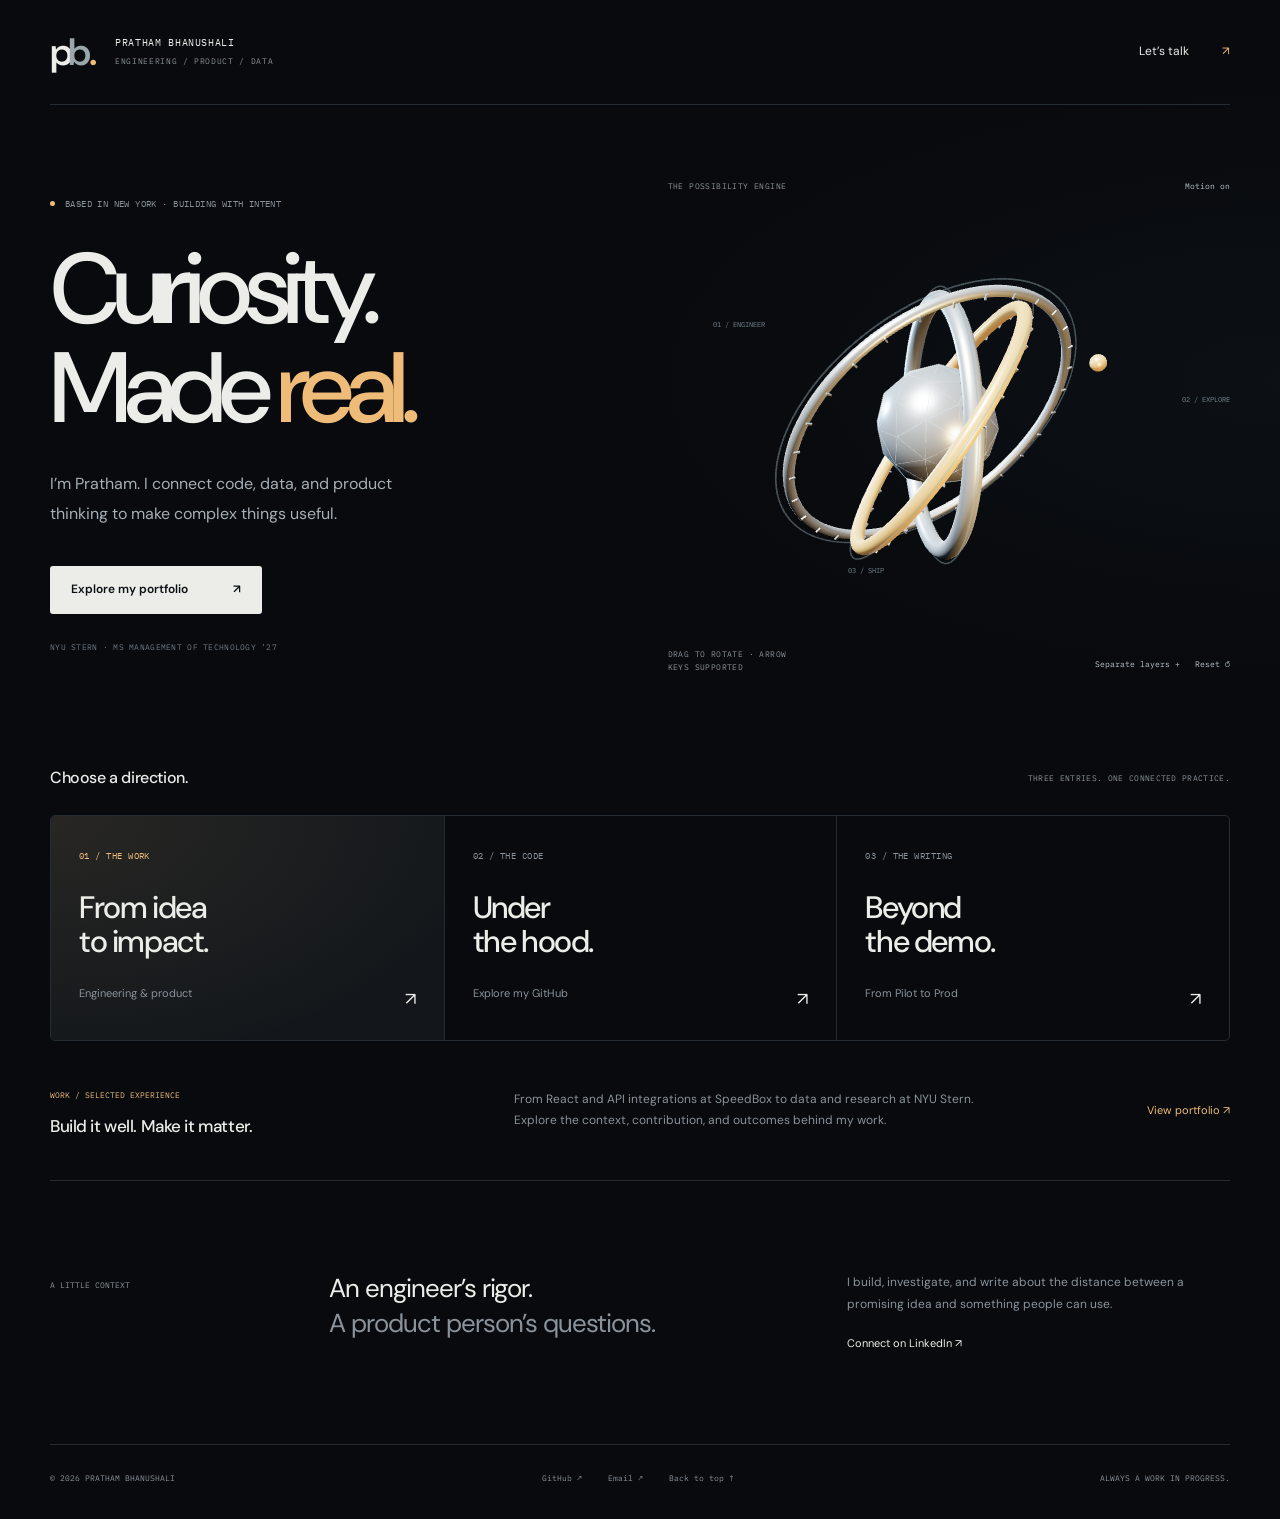
==== index.html @ 29b6cf01 "Publish standalone 3D developer landing page" ====
<!doctype html>
<html lang="en"><head><meta charset="utf-8"><meta name="viewport" content="width=device-width,initial-scale=1"><meta name="theme-color" content="#080a0d"><meta name="description" content="Pratham Bhanushali. Engineering, product thinking, and intelligent systems. Explore the work, the code, and From Pilot to Prod."><title>Pratham Bhanushali — Build what’s next.</title><link rel="preconnect" href="https://fonts.googleapis.com"><link rel="preconnect" href="https://fonts.gstatic.com" crossorigin><link rel="stylesheet" href="style.css"><script type="module" src="app.js"></script></head><body><a class="skip" href="#main">Skip to content</a><header><a class="wordmark" href="#main" aria-label="Pratham home">p<span>b</span><i>.</i></a><span class="identity">PRATHAM BHANUSHALI<br><small>ENGINEERING / PRODUCT / DATA</small></span><a class="header-contact" href="mailto:pb3225@stern.nyu.edu">Let’s talk <span>↗</span></a></header><main id="main"><section class="hero" aria-labelledby="title"><div class="intro"><div class="eyebrow"><span class="status-dot"></span> BASED IN NEW YORK · BUILDING WITH INTENT</div><h1 id="title">Curiosity.<br>Made <em>real.</em></h1><p class="lead">I’m Pratham. I connect code, data, and product thinking to make complex things useful.</p><a class="primary" href="https://pratham2888.github.io/portfolio-website/">Explore my portfolio <span>↗</span></a><span class="hero-note">NYU STERN · MS MANAGEMENT OF TECHNOLOGY ’27</span></div><div class="scene"><div class="scene-top"><span>THE POSSIBILITY ENGINE</span><button id="motion" aria-pressed="true">Motion on</button></div><div class="fallback" aria-hidden="true"><div></div><div></div><div></div><span>pb.</span></div><canvas id="engine" tabindex="0" aria-label="Interactive orbital sculpture. Drag or use the arrow keys to rotate."></canvas><span class="coordinate c-one" aria-hidden="true">01 / ENGINEER</span><span class="coordinate c-two" aria-hidden="true">02 / EXPLORE</span><span class="coordinate c-three" aria-hidden="true">03 / SHIP</span><div class="scene-bottom"><span id="scene-note">A STUDY IN CONNECTED THINKING</span><div><button id="expand" aria-pressed="false">Separate layers +</button><button id="reset" aria-label="Reset sculpture rotation">Reset ↺</button></div></div></div></section><section class="destinations" aria-labelledby="destination-title"><div class="section-label"><h2 id="destination-title">Choose a direction.</h2><span>THREE ENTRIES. ONE CONNECTED PRACTICE.</span></div><div class="route-grid"><button class="route active" data-route="work" aria-pressed="true"><span class="route-index">01 / THE WORK</span><strong>From idea<br>to impact.</strong><span class="route-bottom">Engineering & product <i>↗</i></span></button><button class="route" data-route="code" aria-pressed="false"><span class="route-index">02 / THE CODE</span><strong>Under<br>the hood.</strong><span class="route-bottom">Explore my GitHub <i>↗</i></span></button><button class="route" data-route="writing" aria-pressed="false"><span class="route-index">03 / THE WRITING</span><strong>Beyond<br>the demo.</strong><span class="route-bottom">From Pilot to Prod <i>↗</i></span></button></div><div class="detail" aria-live="polite" aria-atomic="true"><div class="detail-heading"><span id="detail-label">WORK / SELECTED EXPERIENCE</span><h3 id="detail-title">Build it well. Make it matter.</h3></div><p id="detail-copy">From React and API integrations at SpeedBox to data and research at NYU Stern. Explore the context, contribution, and outcomes behind my work.</p><a id="detail-link" href="https://pratham2888.github.io/portfolio-website/">View portfolio ↗</a></div></section><section class="signal"><span>A LITTLE CONTEXT</span><p>An engineer’s rigor.<br><em>A product person’s questions.</em></p><div>I build, investigate, and write about the distance between a promising idea and something people can use.<a href="https://www.linkedin.com/in/pratham-bhanushali-11ab77294" target="_blank" rel="noopener">Connect on LinkedIn ↗</a></div></section></main><footer><span>© <span id="year">2026</span> PRATHAM BHANUSHALI</span><div><a href="https://github.com/pratham2888" target="_blank" rel="noopener">GitHub ↗</a><a href="mailto:pb3225@stern.nyu.edu">Email ↗</a><a href="#main">Back to top ↑</a></div><span>ALWAYS A WORK IN PROGRESS.</span></footer></body></html>
---- style.css ----
@import url('https://fonts.googleapis.com/css2?family=DM+Sans:wght@400;500;600;700&family=IBM+Plex+Mono:wght@400;500&display=swap');
:root{color-scheme:dark;--bg:#080a0d;--text:#ecede9;--muted:#8a939b;--line:#252c33;--accent:#eebc78;--ease:cubic-bezier(.22,1,.36,1)}*{box-sizing:border-box}html{scroll-behavior:smooth}body{margin:0;background:var(--bg);color:var(--text);font:15px/1.6 'DM Sans',sans-serif;-webkit-font-smoothing:antialiased}body:before{content:'';position:absolute;top:80px;right:0;width:50%;height:600px;background:radial-gradient(ellipse at right,#25364625,transparent 70%);pointer-events:none}a{color:inherit;text-decoration:none}button{font:inherit;color:inherit;background:none;border:0;cursor:pointer}a,button{transition:background .25s,color .25s,border-color .25s,transform .4s var(--ease)}:focus-visible{outline:2px solid var(--accent);outline-offset:5px}::selection{background:#eebc78;color:#15120d}header,main,footer{width:min(1280px,calc(100% - 100px));margin:auto}header{height:105px;display:flex;align-items:center;border-bottom:1px solid var(--line);gap:23px}.wordmark{font-size:38px;letter-spacing:-5px;font-weight:600;line-height:1}.wordmark span{color:#9ba6aa}.wordmark i{color:var(--accent);font-style:normal;margin-left:3px}.identity{font:10px/1.8 'IBM Plex Mono',monospace;letter-spacing:.065em}.identity small{font-size:8px;color:var(--muted)}.header-contact{font-size:12px;margin-left:auto}.header-contact span{margin-left:30px;color:var(--accent)}.hero{display:grid;grid-template-columns:1fr 1fr;gap:5px;min-height:640px;align-items:center;padding:55px 0}.intro{position:relative;z-index:1}.eyebrow{font:9px 'IBM Plex Mono',monospace;letter-spacing:.045em;color:var(--muted);display:flex;gap:10px;align-items:center}.status-dot{height:5px;width:5px;border-radius:50%;background:var(--accent)}h1{font-size:clamp(62px,7.8vw,108px);line-height:.99;letter-spacing:-.075em;font-weight:500;margin:31px 0}h1 em{font-style:normal;color:var(--accent)}.lead{color:#a6afb6;font-size:16px;max-width:365px;line-height:1.85}.primary{display:inline-flex;background:var(--text);color:#0b1014;padding:14px 21px;font-size:12px;font-weight:600;gap:45px;margin-top:22px;border-radius:3px}.primary:hover{background:var(--accent);transform:translateY(-2px)}.hero-note{display:block;margin-top:28px;font:8px 'IBM Plex Mono',monospace;color:#6f7a85;letter-spacing:.035em}.scene{position:relative;height:500px;min-width:0}.scene-top,.scene-bottom{position:absolute;z-index:3;left:25px;right:0;display:flex;align-items:center;justify-content:space-between;gap:16px;font:8px 'IBM Plex Mono',monospace;letter-spacing:.05em;color:var(--muted)}.scene-top{top:0}.scene-bottom{bottom:0;align-items:end}.scene-top button,.scene-bottom button{font:inherit;padding:6px 0;color:#bdc8d0}.scene-bottom>div{display:flex;gap:15px;white-space:nowrap}.scene-bottom>span{max-width:130px;line-height:1.7}#engine{position:absolute;inset:0;width:100%;height:100%;cursor:grab;touch-action:pan-y;opacity:0;transition:opacity 1s}.ready #engine{opacity:1}.coordinate{position:absolute;color:#76848d;font:7px 'IBM Plex Mono',monospace;pointer-events:none}.c-one{top:29%;left:12%}.c-two{right:0;top:44%}.c-three{bottom:20%;left:35%}.fallback{position:absolute;inset:15%;display:grid;place-items:center;perspective:600px;opacity:1;transition:opacity .4s}.ready .fallback{opacity:0}.fallback div{position:absolute;width:85%;height:85%;border:1px solid #96b5bd;border-radius:50%;transform:rotateX(65deg) rotateZ(30deg);box-shadow:0 0 35px #577a8820}.fallback div:nth-child(2){transform:rotateY(60deg) rotateZ(-30deg);border-color:#d5ae7b}.fallback div:nth-child(3){transform:rotateX(-45deg) rotateY(40deg)}.fallback span{font-size:48px;color:#c7d2d7;letter-spacing:-5px}.destinations{padding:20px 0 75px}.section-label{display:flex;align-items:center;justify-content:space-between;padding-bottom:24px}.section-label h2{font-size:16px;font-weight:500;letter-spacing:-.025em;margin:0}.section-label>span{font:8px 'IBM Plex Mono',monospace;color:var(--muted);letter-spacing:.04em}.route-grid{display:grid;grid-template-columns:repeat(3,1fr);border:1px solid var(--line);border-radius:5px;overflow:hidden}.route{padding:26px 28px;text-align:left;position:relative;isolation:isolate}.route+.route{border-left:1px solid var(--line)}.route:before{content:'';position:absolute;inset:0;background:radial-gradient(ellipse at top left,#eebc7818,transparent 80%);opacity:0;z-index:-1;transition:opacity .4s}.route.active:before,.route:hover:before{opacity:1}.route.active{background:#13171b}.route-index{font:9px 'IBM Plex Mono',monospace;color:var(--muted);letter-spacing:.05em}.route.active .route-index{color:var(--accent)}.route strong{display:block;font-size:31px;line-height:1.12;font-weight:500;letter-spacing:-.045em;margin:25px 0}.route-bottom{display:flex;justify-content:space-between;font-size:11px;color:var(--muted)}.route-bottom i{font-style:normal;font-size:18px;color:var(--text);transition:transform .3s}.route:hover .route-bottom i{transform:translate(3px,-3px)}.detail{display:grid;grid-template-columns:1fr 1.4fr auto;gap:40px;align-items:center;min-height:140px;padding:26px 0;border-bottom:1px solid var(--line)}.detail-heading>span{font:8px 'IBM Plex Mono',monospace;color:var(--accent)}.detail h3{font-size:17px;letter-spacing:-.025em;font-weight:500;margin:8px 0 0}.detail p{font-size:12px;line-height:1.8;color:var(--muted);margin:0;max-width:490px}.detail>a{font-size:11px;white-space:nowrap;color:var(--accent)}.signal{display:grid;grid-template-columns:1fr 2fr 1.6fr;gap:40px;align-items:start;padding:15px 0 90px}.signal>span{font:8px 'IBM Plex Mono',monospace;color:var(--muted);padding-top:9px}.signal p{font-size:26px;line-height:1.35;letter-spacing:-.04em;margin:0}.signal em{font-style:normal;color:var(--muted)}.signal>div{font-size:12px;color:var(--muted);line-height:1.85}.signal a{display:block;margin-top:18px;color:var(--text);font-size:11px}footer{display:flex;justify-content:space-between;align-items:center;gap:30px;border-top:1px solid var(--line);padding:28px 0 36px;font:8px 'IBM Plex Mono',monospace;color:var(--muted)}footer>div{display:flex;gap:26px}footer a:hover{color:var(--accent)}.skip{position:fixed;top:-80px;left:20px;z-index:100;background:var(--text);color:var(--bg);padding:10px}.skip:focus{top:10px}.detail.changing{animation:detail-in .35s var(--ease)}@keyframes detail-in{from{opacity:.3;transform:translateY(7px)}to{opacity:1;transform:none}}body[data-motion=off] *,body[data-motion=off] *:before{animation:none!important;transition:none!important}body[data-motion=off]{scroll-behavior:auto}
@media(min-width:1500px){.hero{min-height:720px}.scene{height:560px}}
@media(max-width:1000px){header,main,footer{width:calc(100% - 56px)}h1{font-size:76px}.hero{min-height:590px}.scene{height:410px}.scene-bottom{left:15px;font-size:7px}.scene-bottom>span{display:none}.scene-bottom>div{width:100%;justify-content:center}.route{padding:23px}.detail{gap:25px}.signal{grid-template-columns:1fr 2fr 2fr;gap:25px}.signal p{font-size:23px}}
@media(max-width:700px){header,main,footer{width:calc(100% - 40px)}header{height:83px;gap:16px}.identity{font-size:8px}.identity small{font-size:6px}.header-contact{font-size:10px}.header-contact span{margin-left:7px}.hero{grid-template-columns:1fr;padding:42px 0 35px;gap:32px;min-height:0}.eyebrow{font-size:7px}h1{font-size:clamp(65px,15vw,95px);margin-block:27px}.lead{font-size:14px;max-width:330px}.primary{margin-top:15px}.hero-note{font-size:7px;margin-top:24px}.scene{height:340px;max-width:470px;width:100%;margin:auto}.scene-top{left:0;font-size:7px}.coordinate{font-size:6px}.scene-bottom>div{justify-content:space-between}.scene-bottom{left:0}.destinations{padding-bottom:48px}.section-label{gap:15px}.section-label h2{font-size:15px}.section-label>span{font-size:6px;max-width:105px;text-align:right;line-height:1.8}.route{padding:17px 13px}.route strong{font-size:23px;margin:23px 0}.route-index{font-size:7px}.route-bottom{font-size:8px;gap:7px;align-items:center}.route-bottom i{font-size:14px}.detail{grid-template-columns:1fr;gap:14px;padding:23px 0;min-height:210px}.detail h3{font-size:19px}.detail p{font-size:12px}.detail>a{justify-self:start}.signal{grid-template-columns:1fr;gap:20px;padding-bottom:50px}.signal p{font-size:28px}.signal>div{max-width:380px}footer{flex-wrap:wrap;gap:22px;font-size:7px}footer>span:last-child{display:none}footer>div{gap:20px}}
@media(prefers-reduced-motion:reduce){html{scroll-behavior:auto}*,*:before{animation:none!important;transition:none!important}}
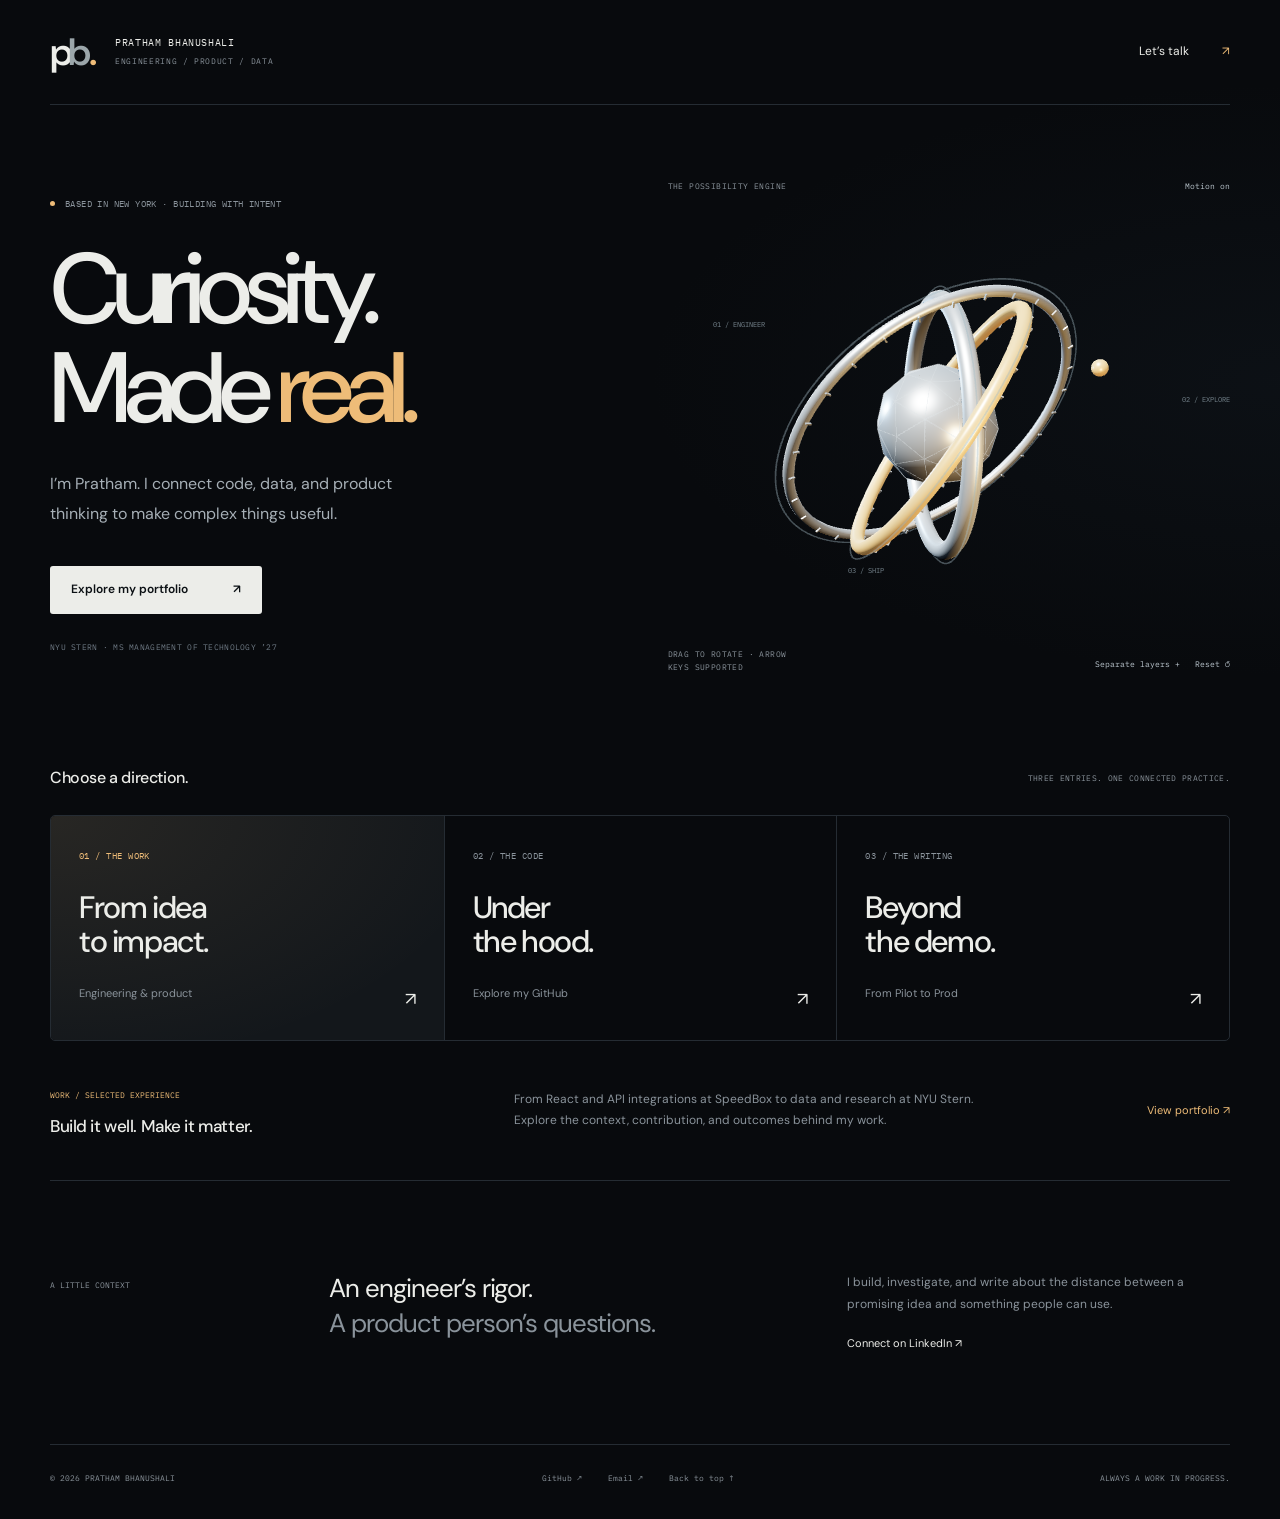
==== commit a6b0dc35: "Rename page branding to Pratham Portfolio" ====
--- a/index.html
+++ b/index.html
@@ -1,2 +1,2 @@
 <!doctype html>
-<html lang="en"><head><meta charset="utf-8"><meta name="viewport" content="width=device-width,initial-scale=1"><meta name="theme-color" content="#080a0d"><meta name="description" content="Pratham Bhanushali. Engineering, product thinking, and intelligent systems. Explore the work, the code, and From Pilot to Prod."><title>Pratham Bhanushali — Build what’s next.</title><link rel="preconnect" href="https://fonts.googleapis.com"><link rel="preconnect" href="https://fonts.gstatic.com" crossorigin><link rel="stylesheet" href="style.css"><script type="module" src="app.js"></script></head><body><a class="skip" href="#main">Skip to content</a><header><a class="wordmark" href="#main" aria-label="Pratham home">p<span>b</span><i>.</i></a><span class="identity">PRATHAM BHANUSHALI<br><small>ENGINEERING / PRODUCT / DATA</small></span><a class="header-contact" href="mailto:pb3225@stern.nyu.edu">Let’s talk <span>↗</span></a></header><main id="main"><section class="hero" aria-labelledby="title"><div class="intro"><div class="eyebrow"><span class="status-dot"></span> BASED IN NEW YORK · BUILDING WITH INTENT</div><h1 id="title">Curiosity.<br>Made <em>real.</em></h1><p class="lead">I’m Pratham. I connect code, data, and product thinking to make complex things useful.</p><a class="primary" href="https://pratham2888.github.io/portfolio-website/">Explore my portfolio <span>↗</span></a><span class="hero-note">NYU STERN · MS MANAGEMENT OF TECHNOLOGY ’27</span></div><div class="scene"><div class="scene-top"><span>THE POSSIBILITY ENGINE</span><button id="motion" aria-pressed="true">Motion on</button></div><div class="fallback" aria-hidden="true"><div></div><div></div><div></div><span>pb.</span></div><canvas id="engine" tabindex="0" aria-label="Interactive orbital sculpture. Drag or use the arrow keys to rotate."></canvas><span class="coordinate c-one" aria-hidden="true">01 / ENGINEER</span><span class="coordinate c-two" aria-hidden="true">02 / EXPLORE</span><span class="coordinate c-three" aria-hidden="true">03 / SHIP</span><div class="scene-bottom"><span id="scene-note">A STUDY IN CONNECTED THINKING</span><div><button id="expand" aria-pressed="false">Separate layers +</button><button id="reset" aria-label="Reset sculpture rotation">Reset ↺</button></div></div></div></section><section class="destinations" aria-labelledby="destination-title"><div class="section-label"><h2 id="destination-title">Choose a direction.</h2><span>THREE ENTRIES. ONE CONNECTED PRACTICE.</span></div><div class="route-grid"><button class="route active" data-route="work" aria-pressed="true"><span class="route-index">01 / THE WORK</span><strong>From idea<br>to impact.</strong><span class="route-bottom">Engineering & product <i>↗</i></span></button><button class="route" data-route="code" aria-pressed="false"><span class="route-index">02 / THE CODE</span><strong>Under<br>the hood.</strong><span class="route-bottom">Explore my GitHub <i>↗</i></span></button><button class="route" data-route="writing" aria-pressed="false"><span class="route-index">03 / THE WRITING</span><strong>Beyond<br>the demo.</strong><span class="route-bottom">From Pilot to Prod <i>↗</i></span></button></div><div class="detail" aria-live="polite" aria-atomic="true"><div class="detail-heading"><span id="detail-label">WORK / SELECTED EXPERIENCE</span><h3 id="detail-title">Build it well. Make it matter.</h3></div><p id="detail-copy">From React and API integrations at SpeedBox to data and research at NYU Stern. Explore the context, contribution, and outcomes behind my work.</p><a id="detail-link" href="https://pratham2888.github.io/portfolio-website/">View portfolio ↗</a></div></section><section class="signal"><span>A LITTLE CONTEXT</span><p>An engineer’s rigor.<br><em>A product person’s questions.</em></p><div>I build, investigate, and write about the distance between a promising idea and something people can use.<a href="https://www.linkedin.com/in/pratham-bhanushali-11ab77294" target="_blank" rel="noopener">Connect on LinkedIn ↗</a></div></section></main><footer><span>© <span id="year">2026</span> PRATHAM BHANUSHALI</span><div><a href="https://github.com/pratham2888" target="_blank" rel="noopener">GitHub ↗</a><a href="mailto:pb3225@stern.nyu.edu">Email ↗</a><a href="#main">Back to top ↑</a></div><span>ALWAYS A WORK IN PROGRESS.</span></footer></body></html>
+<html lang="en"><head><meta charset="utf-8"><meta name="viewport" content="width=device-width,initial-scale=1"><meta name="theme-color" content="#080a0d"><meta name="description" content="Pratham Bhanushali. Engineering, product thinking, and intelligent systems. Explore the work, the code, and From Pilot to Prod."><title>Pratham Portfolio — Pratham Bhanushali</title><link rel="preconnect" href="https://fonts.googleapis.com"><link rel="preconnect" href="https://fonts.gstatic.com" crossorigin><link rel="stylesheet" href="style.css"><script type="module" src="app.js"></script></head><body><a class="skip" href="#main">Skip to content</a><header><a class="wordmark" href="#main" aria-label="Pratham home">p<span>b</span><i>.</i></a><span class="identity">PRATHAM BHANUSHALI<br><small>ENGINEERING / PRODUCT / DATA</small></span><a class="header-contact" href="mailto:pb3225@stern.nyu.edu">Let’s talk <span>↗</span></a></header><main id="main"><section class="hero" aria-labelledby="title"><div class="intro"><div class="eyebrow"><span class="status-dot"></span> BASED IN NEW YORK · BUILDING WITH INTENT</div><h1 id="title">Curiosity.<br>Made <em>real.</em></h1><p class="lead">I’m Pratham. I connect code, data, and product thinking to make complex things useful.</p><a class="primary" href="https://pratham2888.github.io/portfolio-website/">Explore my portfolio <span>↗</span></a><span class="hero-note">NYU STERN · MS MANAGEMENT OF TECHNOLOGY ’27</span></div><div class="scene"><div class="scene-top"><span>THE POSSIBILITY ENGINE</span><button id="motion" aria-pressed="true">Motion on</button></div><div class="fallback" aria-hidden="true"><div></div><div></div><div></div><span>pb.</span></div><canvas id="engine" tabindex="0" aria-label="Interactive orbital sculpture. Drag or use the arrow keys to rotate."></canvas><span class="coordinate c-one" aria-hidden="true">01 / ENGINEER</span><span class="coordinate c-two" aria-hidden="true">02 / EXPLORE</span><span class="coordinate c-three" aria-hidden="true">03 / SHIP</span><div class="scene-bottom"><span id="scene-note">A STUDY IN CONNECTED THINKING</span><div><button id="expand" aria-pressed="false">Separate layers +</button><button id="reset" aria-label="Reset sculpture rotation">Reset ↺</button></div></div></div></section><section class="destinations" aria-labelledby="destination-title"><div class="section-label"><h2 id="destination-title">Choose a direction.</h2><span>THREE ENTRIES. ONE CONNECTED PRACTICE.</span></div><div class="route-grid"><button class="route active" data-route="work" aria-pressed="true"><span class="route-index">01 / THE WORK</span><strong>From idea<br>to impact.</strong><span class="route-bottom">Engineering & product <i>↗</i></span></button><button class="route" data-route="code" aria-pressed="false"><span class="route-index">02 / THE CODE</span><strong>Under<br>the hood.</strong><span class="route-bottom">Explore my GitHub <i>↗</i></span></button><button class="route" data-route="writing" aria-pressed="false"><span class="route-index">03 / THE WRITING</span><strong>Beyond<br>the demo.</strong><span class="route-bottom">From Pilot to Prod <i>↗</i></span></button></div><div class="detail" aria-live="polite" aria-atomic="true"><div class="detail-heading"><span id="detail-label">WORK / SELECTED EXPERIENCE</span><h3 id="detail-title">Build it well. Make it matter.</h3></div><p id="detail-copy">From React and API integrations at SpeedBox to data and research at NYU Stern. Explore the context, contribution, and outcomes behind my work.</p><a id="detail-link" href="https://pratham2888.github.io/portfolio-website/">View portfolio ↗</a></div></section><section class="signal"><span>A LITTLE CONTEXT</span><p>An engineer’s rigor.<br><em>A product person’s questions.</em></p><div>I build, investigate, and write about the distance between a promising idea and something people can use.<a href="https://www.linkedin.com/in/pratham-bhanushali-11ab77294" target="_blank" rel="noopener">Connect on LinkedIn ↗</a></div></section></main><footer><span>© <span id="year">2026</span> PRATHAM BHANUSHALI</span><div><a href="https://github.com/pratham2888" target="_blank" rel="noopener">GitHub ↗</a><a href="mailto:pb3225@stern.nyu.edu">Email ↗</a><a href="#main">Back to top ↑</a></div><span>ALWAYS A WORK IN PROGRESS.</span></footer></body></html>
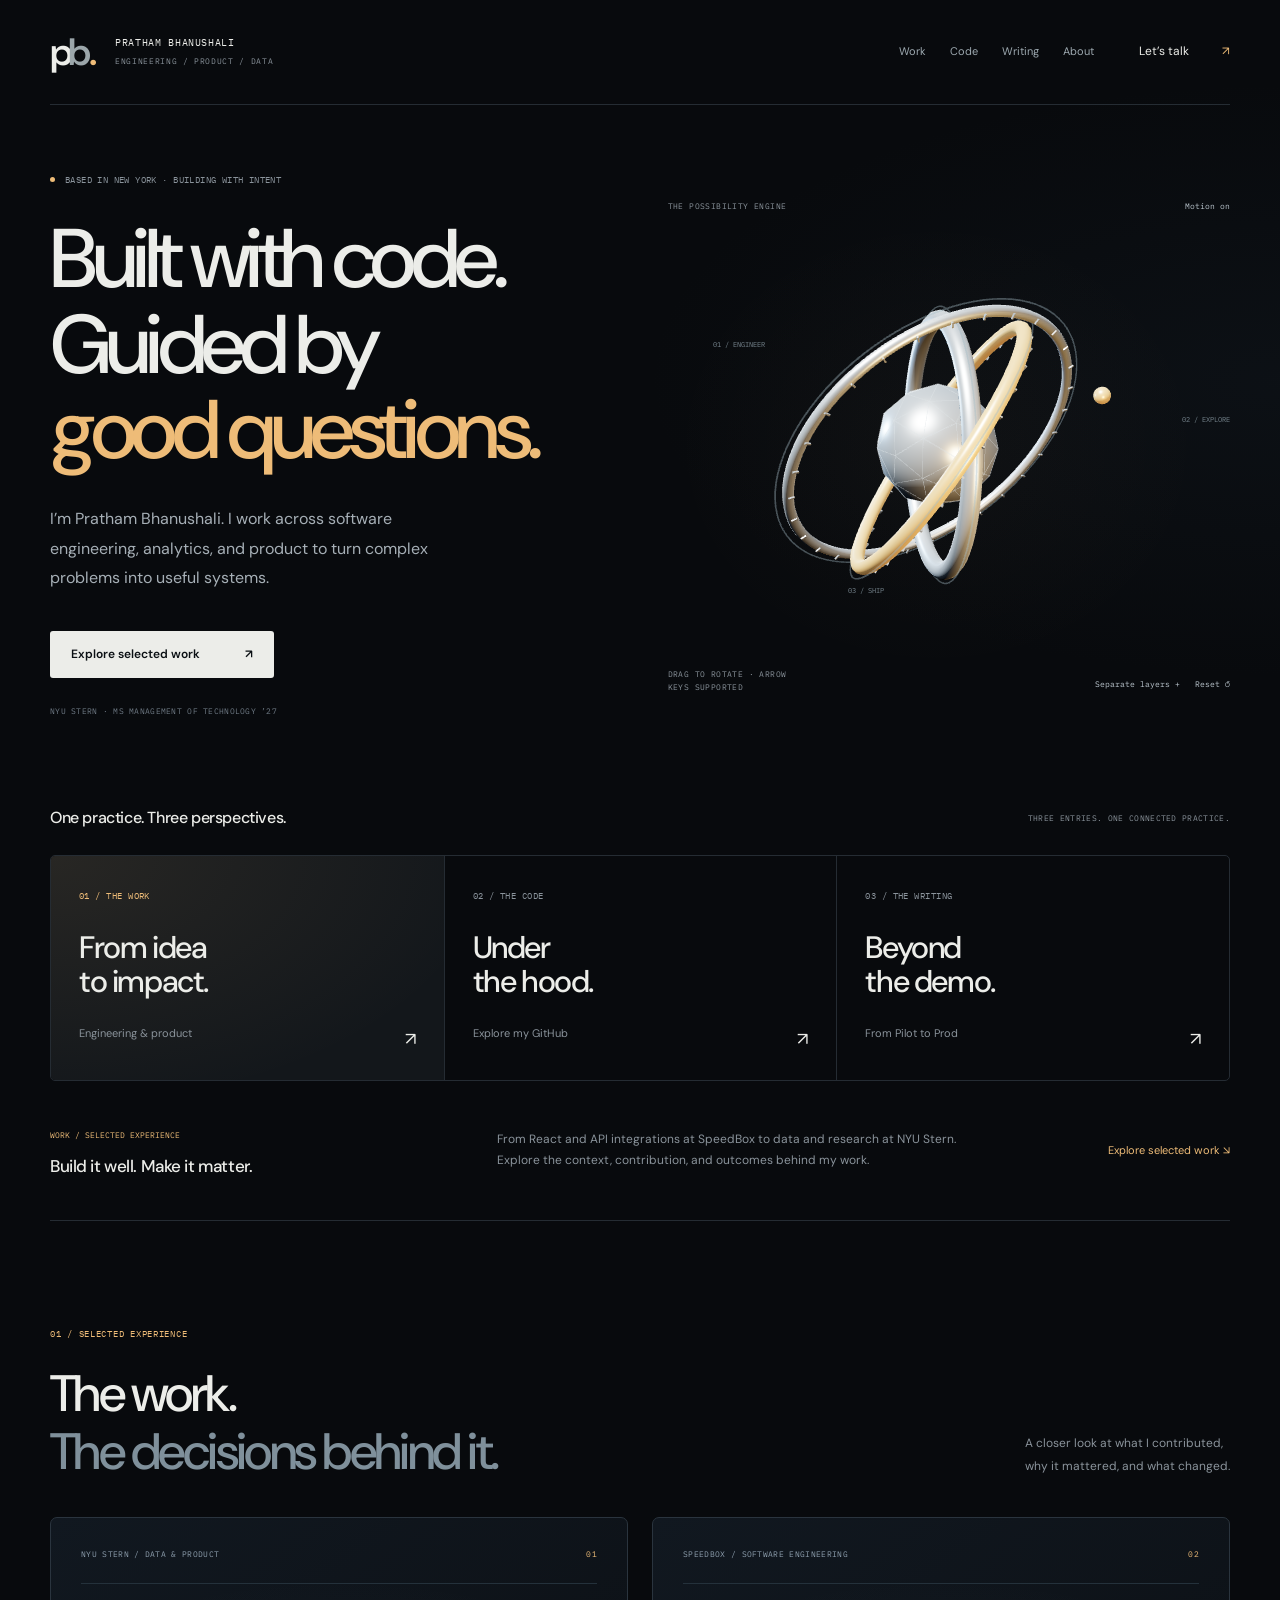
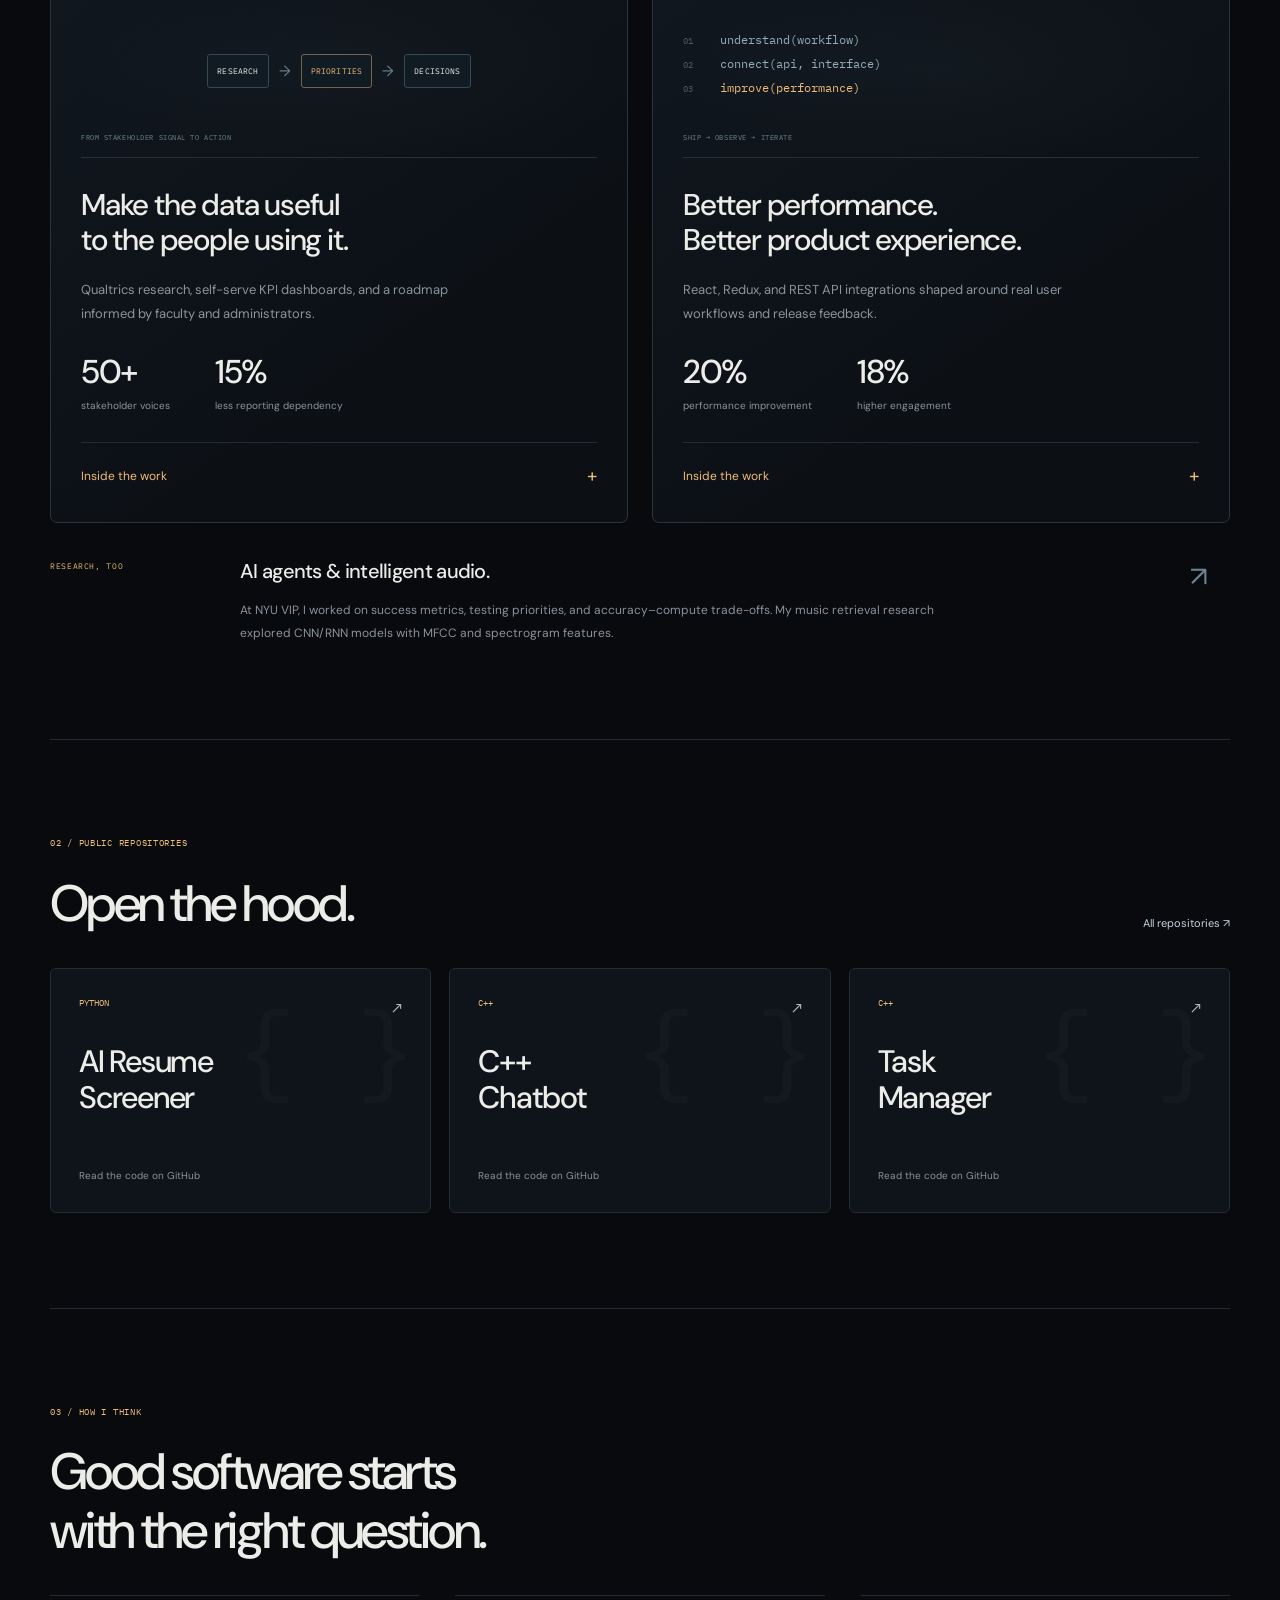
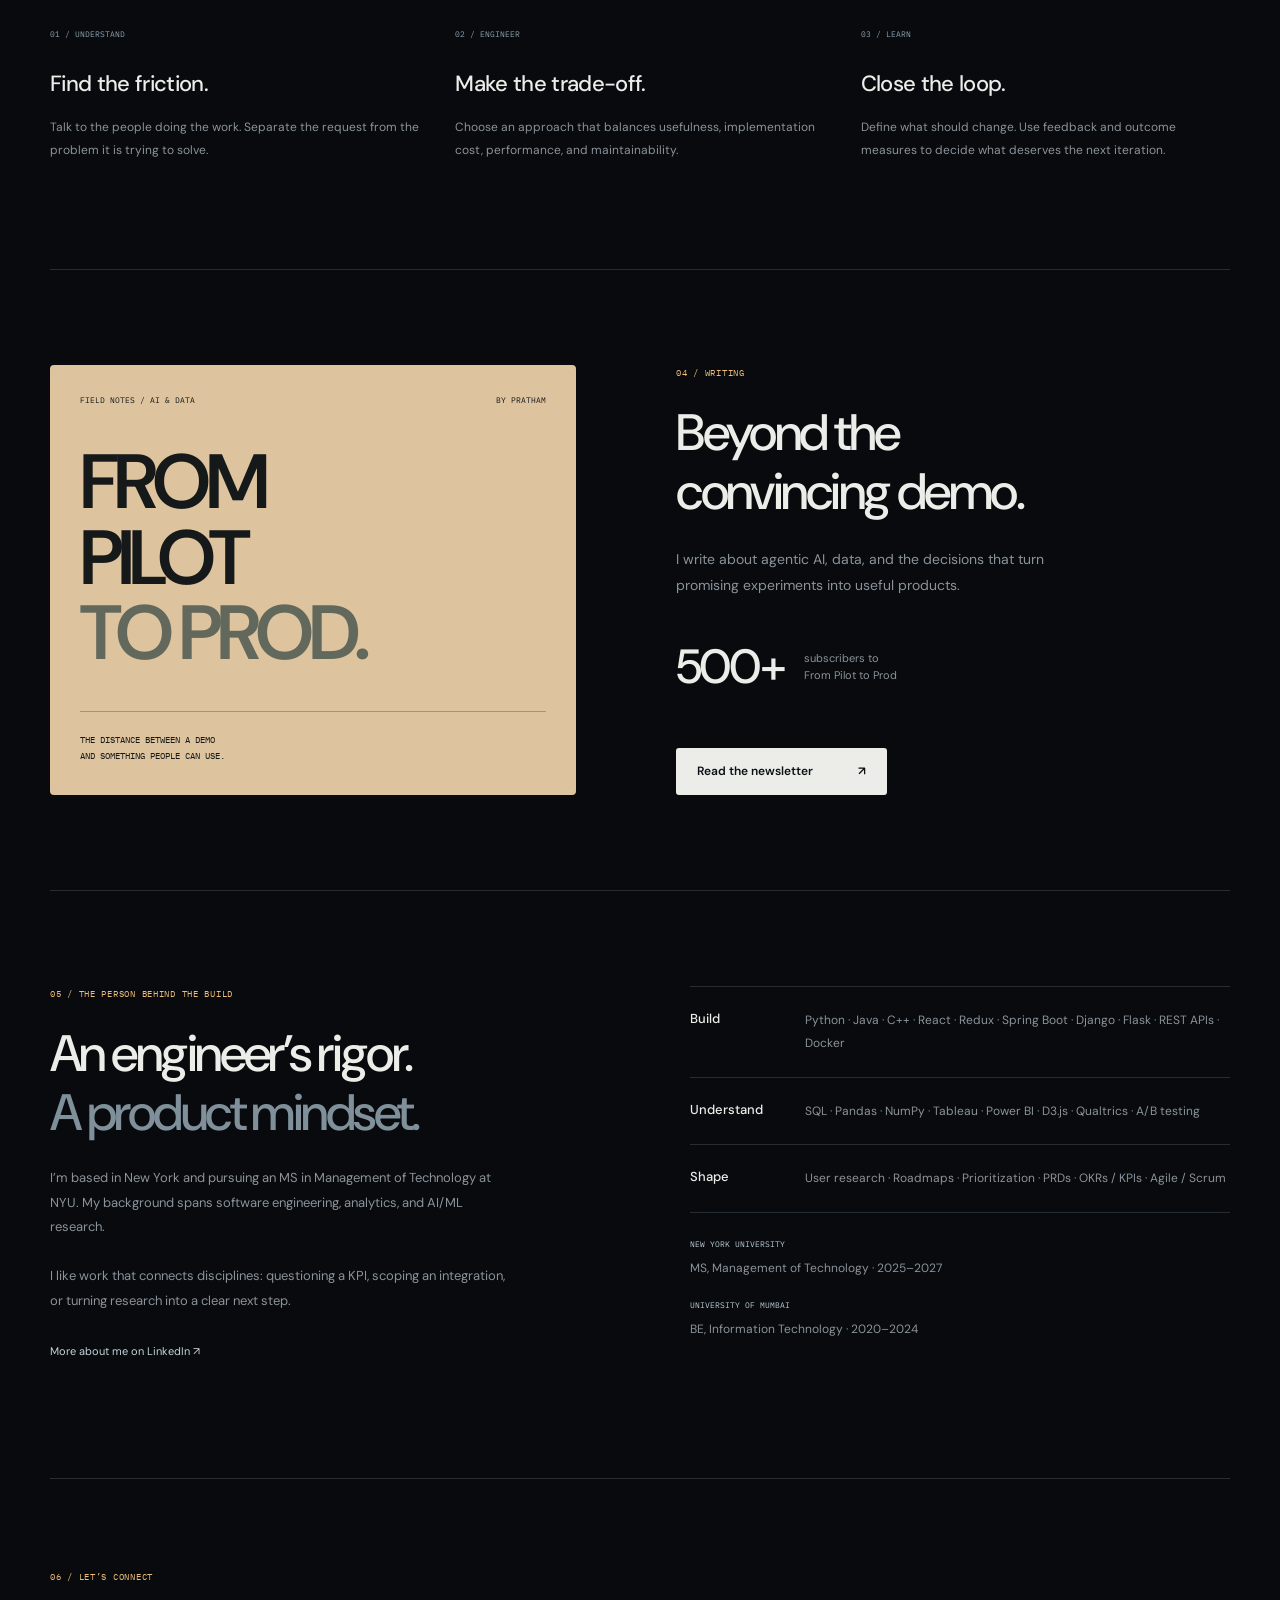
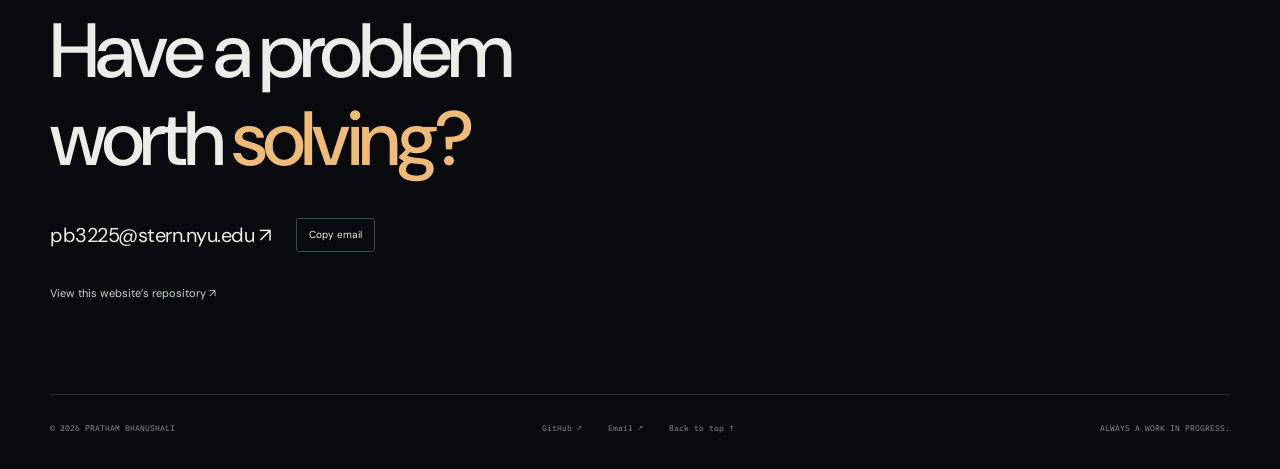
==== commit 7dc1b5ef: "Make portfolio self-contained with work stories, code, writing, and contact" ====
--- a/index.html
+++ b/index.html
@@ -1,2 +1,14 @@
 <!doctype html>
-<html lang="en"><head><meta charset="utf-8"><meta name="viewport" content="width=device-width,initial-scale=1"><meta name="theme-color" content="#080a0d"><meta name="description" content="Pratham Bhanushali. Engineering, product thinking, and intelligent systems. Explore the work, the code, and From Pilot to Prod."><title>Pratham Portfolio — Pratham Bhanushali</title><link rel="preconnect" href="https://fonts.googleapis.com"><link rel="preconnect" href="https://fonts.gstatic.com" crossorigin><link rel="stylesheet" href="style.css"><script type="module" src="app.js"></script></head><body><a class="skip" href="#main">Skip to content</a><header><a class="wordmark" href="#main" aria-label="Pratham home">p<span>b</span><i>.</i></a><span class="identity">PRATHAM BHANUSHALI<br><small>ENGINEERING / PRODUCT / DATA</small></span><a class="header-contact" href="mailto:pb3225@stern.nyu.edu">Let’s talk <span>↗</span></a></header><main id="main"><section class="hero" aria-labelledby="title"><div class="intro"><div class="eyebrow"><span class="status-dot"></span> BASED IN NEW YORK · BUILDING WITH INTENT</div><h1 id="title">Curiosity.<br>Made <em>real.</em></h1><p class="lead">I’m Pratham. I connect code, data, and product thinking to make complex things useful.</p><a class="primary" href="https://pratham2888.github.io/portfolio-website/">Explore my portfolio <span>↗</span></a><span class="hero-note">NYU STERN · MS MANAGEMENT OF TECHNOLOGY ’27</span></div><div class="scene"><div class="scene-top"><span>THE POSSIBILITY ENGINE</span><button id="motion" aria-pressed="true">Motion on</button></div><div class="fallback" aria-hidden="true"><div></div><div></div><div></div><span>pb.</span></div><canvas id="engine" tabindex="0" aria-label="Interactive orbital sculpture. Drag or use the arrow keys to rotate."></canvas><span class="coordinate c-one" aria-hidden="true">01 / ENGINEER</span><span class="coordinate c-two" aria-hidden="true">02 / EXPLORE</span><span class="coordinate c-three" aria-hidden="true">03 / SHIP</span><div class="scene-bottom"><span id="scene-note">A STUDY IN CONNECTED THINKING</span><div><button id="expand" aria-pressed="false">Separate layers +</button><button id="reset" aria-label="Reset sculpture rotation">Reset ↺</button></div></div></div></section><section class="destinations" aria-labelledby="destination-title"><div class="section-label"><h2 id="destination-title">Choose a direction.</h2><span>THREE ENTRIES. ONE CONNECTED PRACTICE.</span></div><div class="route-grid"><button class="route active" data-route="work" aria-pressed="true"><span class="route-index">01 / THE WORK</span><strong>From idea<br>to impact.</strong><span class="route-bottom">Engineering & product <i>↗</i></span></button><button class="route" data-route="code" aria-pressed="false"><span class="route-index">02 / THE CODE</span><strong>Under<br>the hood.</strong><span class="route-bottom">Explore my GitHub <i>↗</i></span></button><button class="route" data-route="writing" aria-pressed="false"><span class="route-index">03 / THE WRITING</span><strong>Beyond<br>the demo.</strong><span class="route-bottom">From Pilot to Prod <i>↗</i></span></button></div><div class="detail" aria-live="polite" aria-atomic="true"><div class="detail-heading"><span id="detail-label">WORK / SELECTED EXPERIENCE</span><h3 id="detail-title">Build it well. Make it matter.</h3></div><p id="detail-copy">From React and API integrations at SpeedBox to data and research at NYU Stern. Explore the context, contribution, and outcomes behind my work.</p><a id="detail-link" href="https://pratham2888.github.io/portfolio-website/">View portfolio ↗</a></div></section><section class="signal"><span>A LITTLE CONTEXT</span><p>An engineer’s rigor.<br><em>A product person’s questions.</em></p><div>I build, investigate, and write about the distance between a promising idea and something people can use.<a href="https://www.linkedin.com/in/pratham-bhanushali-11ab77294" target="_blank" rel="noopener">Connect on LinkedIn ↗</a></div></section></main><footer><span>© <span id="year">2026</span> PRATHAM BHANUSHALI</span><div><a href="https://github.com/pratham2888" target="_blank" rel="noopener">GitHub ↗</a><a href="mailto:pb3225@stern.nyu.edu">Email ↗</a><a href="#main">Back to top ↑</a></div><span>ALWAYS A WORK IN PROGRESS.</span></footer></body></html>
+<html lang="en"><head><meta charset="utf-8"><meta name="viewport" content="width=device-width,initial-scale=1"><meta name="theme-color" content="#080a0d"><meta name="description" content="Pratham Bhanushali. Engineering, product thinking, and intelligent systems. Explore the work, the code, and From Pilot to Prod."><title>Pratham Portfolio — Pratham Bhanushali</title><link rel="preconnect" href="https://fonts.googleapis.com"><link rel="preconnect" href="https://fonts.gstatic.com" crossorigin><link rel="stylesheet" href="style.css"><script type="module" src="app.js"></script></head><body><a class="skip" href="#main">Skip to content</a><header><a class="wordmark" href="#main" aria-label="Pratham home">p<span>b</span><i>.</i></a><span class="identity">PRATHAM BHANUSHALI<br><small>ENGINEERING / PRODUCT / DATA</small></span><nav aria-label="Main navigation"><a href="#work">Work</a><a href="#code">Code</a><a href="#writing">Writing</a><a href="#about">About</a></nav><a class="header-contact" href="mailto:pb3225@stern.nyu.edu">Let’s talk <span>↗</span></a></header><main id="main"><section class="hero" aria-labelledby="title"><div class="intro"><div class="eyebrow"><span class="status-dot"></span> BASED IN NEW YORK · BUILDING WITH INTENT</div><h1 id="title">Built with code.<br>Guided by<br><em>good questions.</em></h1><p class="lead">I’m Pratham Bhanushali. I work across software engineering, analytics, and product to turn complex problems into useful systems.</p><a class="primary" href="#work">Explore selected work <span>↗</span></a><span class="hero-note">NYU STERN · MS MANAGEMENT OF TECHNOLOGY ’27</span></div><div class="scene"><div class="scene-top"><span>THE POSSIBILITY ENGINE</span><button id="motion" aria-pressed="true">Motion on</button></div><div class="fallback" aria-hidden="true"><div></div><div></div><div></div><span>pb.</span></div><canvas id="engine" tabindex="0" aria-label="Interactive orbital sculpture. Drag or use the arrow keys to rotate."></canvas><span class="coordinate c-one" aria-hidden="true">01 / ENGINEER</span><span class="coordinate c-two" aria-hidden="true">02 / EXPLORE</span><span class="coordinate c-three" aria-hidden="true">03 / SHIP</span><div class="scene-bottom"><span id="scene-note">A STUDY IN CONNECTED THINKING</span><div><button id="expand" aria-pressed="false">Separate layers +</button><button id="reset" aria-label="Reset sculpture rotation">Reset ↺</button></div></div></div></section><section class="destinations" aria-labelledby="destination-title"><div class="section-label"><h2 id="destination-title">One practice. Three perspectives.</h2><span>THREE ENTRIES. ONE CONNECTED PRACTICE.</span></div><div class="route-grid"><button class="route active" data-route="work" aria-pressed="true"><span class="route-index">01 / THE WORK</span><strong>From idea<br>to impact.</strong><span class="route-bottom">Engineering & product <i>↗</i></span></button><button class="route" data-route="code" aria-pressed="false"><span class="route-index">02 / THE CODE</span><strong>Under<br>the hood.</strong><span class="route-bottom">Explore my GitHub <i>↗</i></span></button><button class="route" data-route="writing" aria-pressed="false"><span class="route-index">03 / THE WRITING</span><strong>Beyond<br>the demo.</strong><span class="route-bottom">From Pilot to Prod <i>↗</i></span></button></div><div class="detail" aria-live="polite" aria-atomic="true"><div class="detail-heading"><span id="detail-label">WORK / SELECTED EXPERIENCE</span><h3 id="detail-title">Build it well. Make it matter.</h3></div><p id="detail-copy">From React and API integrations at SpeedBox to data and research at NYU Stern. Explore the context, contribution, and outcomes behind my work.</p><a id="detail-link" href="#work">Explore selected work ↘</a></div></section><section id="work" class="content-section" aria-labelledby="work-title">
+<div class="section-heading"><div><span class="kicker">01 / SELECTED EXPERIENCE</span><h2 id="work-title">The work.<br><em>The decisions behind it.</em></h2></div><p>A closer look at what I contributed,<br>why it mattered, and what changed.</p></div>
+<div class="evidence-grid">
+<article class="evidence-card"><div class="evidence-top"><span>NYU STERN / DATA &amp; PRODUCT</span><span>01</span></div><div class="evidence-graphic research-graphic" aria-hidden="true"><span class="input-line">RESEARCH</span><span class="path-arrow">→</span><span class="input-line accent-line">PRIORITIES</span><span class="path-arrow">→</span><span class="input-line">DECISIONS</span><div class="graphic-caption">FROM STAKEHOLDER SIGNAL TO ACTION</div></div><h3>Make the data useful<br>to the people using it.</h3><p>Qualtrics research, self-serve KPI dashboards, and a roadmap informed by faculty and administrators.</p><div class="outcomes"><div><strong>50+</strong><span>stakeholder voices</span></div><div><strong>15%</strong><span>less reporting dependency</span></div></div><details><summary>Inside the work <span>+</span></summary><div class="case-body"><h4>The problem</h4><p>Help stakeholders translate research and institutional reporting into actionable priorities.</p><h4>My contribution</h4><p>Owned the Qualtrics research lifecycle, synthesized feedback, built Tableau and D3.js KPI dashboards, and scoped an automated Python pipeline with leadership buy-in.</p><h4>The decision</h4><p>Connect outputs to institutional OKRs and prioritize improvements using stakeholder evidence. The resulting roadmap drove a 10% budget reallocation.</p></div></details></article>
+<article class="evidence-card"><div class="evidence-top"><span>SPEEDBOX / SOFTWARE ENGINEERING</span><span>02</span></div><div class="evidence-graphic engineering-graphic" aria-hidden="true"><div class="code-line"><span>01</span> understand(workflow)</div><div class="code-line"><span>02</span> connect(api, interface)</div><div class="code-line highlight"><span>03</span> improve(performance)</div><div class="graphic-caption">SHIP → OBSERVE → ITERATE</div></div><h3>Better performance.<br>Better product experience.</h3><p>React, Redux, and REST API integrations shaped around real user workflows and release feedback.</p><div class="outcomes"><div><strong>20%</strong><span>performance improvement</span></div><div><strong>18%</strong><span>higher engagement</span></div></div><details><summary>Inside the work <span>+</span></summary><div class="case-body"><h4>The problem</h4><p>Balance API integration, performance bottlenecks, and new features without losing sight of the user journey.</p><h4>My contribution</h4><p>Gathered requirements, scoped integrations, shipped responsive React components, and used modular Redux state management to support maintainability.</p><h4>The decision</h4><p>Prioritize bottlenecks using workflow analysis and engagement data, then iterate using user feedback and cross-platform testing. Data retrieval efficiency also improved by 15%.</p></div></details></article></div>
+<div class="research-strip"><span class="kicker">RESEARCH, TOO</span><div><h3>AI agents &amp; intelligent audio.</h3><p>At NYU VIP, I worked on success metrics, testing priorities, and accuracy–compute trade-offs. My music retrieval research explored CNN/RNN models with MFCC and spectrogram features.</p></div><span class="research-mark" aria-hidden="true">↗</span></div>
+</section>
+<section id="code" class="content-section" aria-labelledby="code-title"><div class="section-heading"><div><span class="kicker">02 / PUBLIC REPOSITORIES</span><h2 id="code-title">Open the hood.</h2></div><a class="quiet-link" href="https://github.com/pratham2888" target="_blank" rel="noopener">All repositories ↗</a></div><div class="repo-grid"><a class="repo-card" href="https://github.com/pratham2888/AI-Resume-Screener" target="_blank" rel="noopener"><span class="repo-language">PYTHON <i>↗</i></span><h3>AI Resume<br>Screener</h3><span class="repo-action">Read the code on GitHub</span></a><a class="repo-card" href="https://github.com/pratham2888/C-Chatbot" target="_blank" rel="noopener"><span class="repo-language">C++ <i>↗</i></span><h3>C++<br>Chatbot</h3><span class="repo-action">Read the code on GitHub</span></a><a class="repo-card" href="https://github.com/pratham2888/Task-Manage-cpp" target="_blank" rel="noopener"><span class="repo-language">C++ <i>↗</i></span><h3>Task<br>Manager</h3><span class="repo-action">Read the code on GitHub</span></a></div></section>
+<section id="approach" class="content-section approach"><div class="section-heading"><div><span class="kicker">03 / HOW I THINK</span><h2>Good software starts<br>with the right question.</h2></div></div><div class="approach-grid"><div><span>01 / UNDERSTAND</span><h3>Find the friction.</h3><p>Talk to the people doing the work. Separate the request from the problem it is trying to solve.</p></div><div><span>02 / ENGINEER</span><h3>Make the trade-off.</h3><p>Choose an approach that balances usefulness, implementation cost, performance, and maintainability.</p></div><div><span>03 / LEARN</span><h3>Close the loop.</h3><p>Define what should change. Use feedback and outcome measures to decide what deserves the next iteration.</p></div></div></section>
+<section id="writing" class="content-section writing-section" aria-labelledby="writing-title"><div class="publication"><div class="publication-top"><span>FIELD NOTES / AI &amp; DATA</span><span>BY PRATHAM</span></div><h2>FROM<br>PILOT<br><em>TO PROD.</em></h2><div class="publication-bottom">THE DISTANCE BETWEEN A DEMO<br>AND SOMETHING PEOPLE CAN USE.</div></div><div class="writing-copy"><span class="kicker">04 / WRITING</span><h2 id="writing-title">Beyond the<br>convincing demo.</h2><p>I write about agentic AI, data, and the decisions that turn promising experiments into useful products.</p><div class="readership"><strong>500+</strong><span>subscribers to<br>From Pilot to Prod</span></div><a class="primary" href="https://www.linkedin.com/newsletters/from-pilot-to-prod-7448904844536582144" target="_blank" rel="noopener">Read the newsletter <span>↗</span></a></div></section>
+<section id="about" class="content-section about-section"><div><span class="kicker">05 / THE PERSON BEHIND THE BUILD</span><h2>An engineer’s rigor.<br><em>A product mindset.</em></h2><p>I’m based in New York and pursuing an MS in Management of Technology at NYU. My background spans software engineering, analytics, and AI/ML research.</p><p>I like work that connects disciplines: questioning a KPI, scoping an integration, or turning research into a clear next step.</p><a class="quiet-link" href="https://www.linkedin.com/in/pratham-bhanushali-11ab77294" target="_blank" rel="noopener">More about me on LinkedIn ↗</a></div><div class="toolkit"><div><h3>Build</h3><p>Python · Java · C++ · React · Redux · Spring Boot · Django · Flask · REST APIs · Docker</p></div><div><h3>Understand</h3><p>SQL · Pandas · NumPy · Tableau · Power BI · D3.js · Qualtrics · A/B testing</p></div><div><h3>Shape</h3><p>User research · Roadmaps · Prioritization · PRDs · OKRs / KPIs · Agile / Scrum</p></div><div class="education-note"><span>NEW YORK UNIVERSITY</span><p>MS, Management of Technology · 2025–2027</p><span>UNIVERSITY OF MUMBAI</span><p>BE, Information Technology · 2020–2024</p></div></div></section>
+<section id="contact" class="contact-section"><span class="kicker">06 / LET’S CONNECT</span><h2>Have a problem<br>worth <em>solving?</em></h2><div class="contact-row"><a href="mailto:pb3225@stern.nyu.edu">pb3225@stern.nyu.edu ↗</a><button id="copy-email">Copy email</button><span id="copy-status" role="status"></span></div><a class="quiet-link" href="https://github.com/pratham2888/pratham-portfolio" target="_blank" rel="noopener">View this website’s repository ↗</a></section>
+</main><footer><span>© <span id="year">2026</span> PRATHAM BHANUSHALI</span><div><a href="https://github.com/pratham2888" target="_blank" rel="noopener">GitHub ↗</a><a href="mailto:pb3225@stern.nyu.edu">Email ↗</a><a href="#main">Back to top ↑</a></div><span>ALWAYS A WORK IN PROGRESS.</span></footer></body></html>
--- a/style.css
+++ b/style.css
@@ -4,3 +4,7 @@
 @media(max-width:1000px){header,main,footer{width:calc(100% - 56px)}h1{font-size:76px}.hero{min-height:590px}.scene{height:410px}.scene-bottom{left:15px;font-size:7px}.scene-bottom>span{display:none}.scene-bottom>div{width:100%;justify-content:center}.route{padding:23px}.detail{gap:25px}.signal{grid-template-columns:1fr 2fr 2fr;gap:25px}.signal p{font-size:23px}}
 @media(max-width:700px){header,main,footer{width:calc(100% - 40px)}header{height:83px;gap:16px}.identity{font-size:8px}.identity small{font-size:6px}.header-contact{font-size:10px}.header-contact span{margin-left:7px}.hero{grid-template-columns:1fr;padding:42px 0 35px;gap:32px;min-height:0}.eyebrow{font-size:7px}h1{font-size:clamp(65px,15vw,95px);margin-block:27px}.lead{font-size:14px;max-width:330px}.primary{margin-top:15px}.hero-note{font-size:7px;margin-top:24px}.scene{height:340px;max-width:470px;width:100%;margin:auto}.scene-top{left:0;font-size:7px}.coordinate{font-size:6px}.scene-bottom>div{justify-content:space-between}.scene-bottom{left:0}.destinations{padding-bottom:48px}.section-label{gap:15px}.section-label h2{font-size:15px}.section-label>span{font-size:6px;max-width:105px;text-align:right;line-height:1.8}.route{padding:17px 13px}.route strong{font-size:23px;margin:23px 0}.route-index{font-size:7px}.route-bottom{font-size:8px;gap:7px;align-items:center}.route-bottom i{font-size:14px}.detail{grid-template-columns:1fr;gap:14px;padding:23px 0;min-height:210px}.detail h3{font-size:19px}.detail p{font-size:12px}.detail>a{justify-self:start}.signal{grid-template-columns:1fr;gap:20px;padding-bottom:50px}.signal p{font-size:28px}.signal>div{max-width:380px}footer{flex-wrap:wrap;gap:22px;font-size:7px}footer>span:last-child{display:none}footer>div{gap:20px}}
 @media(prefers-reduced-motion:reduce){html{scroll-behavior:auto}*,*:before{animation:none!important;transition:none!important}}
+/* Standalone portfolio: evidence, code, and writing live on this page. */
+[hidden]{display:none!important}html{scroll-padding-top:24px}html[data-motion=off]{scroll-behavior:auto}header nav{display:flex;gap:24px;margin-left:auto;font-size:11px;color:#9da9b0}.header-contact{margin-left:22px}.hero h1{font-size:clamp(50px,6.5vw,88px);line-height:1.03;letter-spacing:-.065em}.lead{max-width:430px}.hero{padding-top:65px;padding-bottom:65px;min-height:680px}.scene{background:radial-gradient(ellipse,#eebc7807,transparent 65%)}.destinations{padding-bottom:10px}.content-section{padding:95px 0;border-bottom:1px solid var(--line)}.section-heading{display:flex;align-items:end;justify-content:space-between;gap:40px;margin-bottom:35px}.kicker{display:block;font:9px/1.7 'IBM Plex Mono',monospace;color:var(--accent);letter-spacing:.08em;margin-bottom:24px}.section-heading h2,.content-section h2,.contact-section h2{font-size:clamp(34px,4vw,53px);font-weight:500;line-height:1.14;letter-spacing:-.05em;margin:0}.section-heading h2 em,.about-section h2 em{font-style:normal;color:#7f909b}.section-heading>p{font-size:12px;line-height:1.9;color:var(--muted);margin:0 0 4px}.quiet-link{font-size:11px;color:#c5d4db}.quiet-link:hover{color:var(--accent)}.evidence-grid{display:grid;grid-template-columns:1fr 1fr;gap:24px}.evidence-card{background:linear-gradient(145deg,#111820,#0c1015 70%);border:1px solid #2a343e;border-radius:7px;padding:30px;min-width:0}.evidence-top{display:flex;justify-content:space-between;font:8px/1.7 'IBM Plex Mono',monospace;letter-spacing:.04em;color:#8e9fae}.evidence-top>span:last-child{color:var(--accent)}.evidence-graphic{height:175px;position:relative;display:flex;align-items:center;justify-content:center;gap:10px;margin:22px 0 30px;border-block:1px solid #24313b;background:radial-gradient(ellipse,#89adbd08,transparent 75%)}.input-line{font:8px 'IBM Plex Mono',monospace;letter-spacing:.02em;border:1px solid #364854;padding:11px 9px;border-radius:3px;background:#111b24}.accent-line{color:var(--accent);border-color:#796347}.path-arrow{font-size:15px;color:#687f8d}.graphic-caption{position:absolute;bottom:15px;left:0;font:7px 'IBM Plex Mono',monospace;color:#6e8796;letter-spacing:.08em}.engineering-graphic{align-items:start;justify-content:center;flex-direction:column;gap:9px;padding-bottom:15px}.code-line{font:12px 'IBM Plex Mono',monospace;color:#93acbd}.code-line>span{font-size:9px;color:#425966;padding-right:20px}.highlight{color:var(--accent)}.evidence-card h3{font-size:30px;letter-spacing:-.04em;line-height:1.16;font-weight:500;margin:0}.evidence-card>p{font-size:13px;line-height:1.85;color:var(--muted);max-width:420px;margin:20px 0 0}.outcomes{display:flex;gap:45px;padding-block:28px}.outcomes strong{display:block;font-size:33px;line-height:1.1;font-weight:500;letter-spacing:-.04em}.outcomes span{display:block;font-size:10px;color:var(--muted);margin-top:8px}.evidence-card details{border-top:1px solid var(--line)}.evidence-card summary{display:flex;justify-content:space-between;align-items:center;list-style:none;padding:18px 0 0;font-size:12px;color:var(--accent);cursor:pointer}.evidence-card summary::-webkit-details-marker{display:none}.evidence-card summary>span{font-size:19px;transition:transform .25s}.evidence-card details[open] summary>span{transform:rotate(45deg)}.case-body{padding-top:12px}.case-body h4{font-size:11px;font-weight:500;margin:20px 0 8px;color:#cdd8de}.case-body p{font-size:12px;line-height:1.8;color:var(--muted);margin:0}.research-strip{display:grid;grid-template-columns:160px 1fr 40px;gap:30px;align-items:start;padding:32px 0 0}.research-strip .kicker{font-size:8px;margin:5px 0}.research-strip h3{font-size:20px;letter-spacing:-.035em;font-weight:500;margin:0}.research-strip p{font-size:12px;color:var(--muted);max-width:700px;line-height:1.9;margin-bottom:0}.research-mark{font-size:28px;color:#6d8392}.repo-grid{display:grid;grid-template-columns:repeat(3,1fr);gap:18px}.repo-card{border:1px solid var(--line);border-radius:6px;padding:28px;background:#0e141a;display:flex;flex-direction:column;min-height:245px;position:relative;overflow:hidden}.repo-card:before{content:'{ }';position:absolute;right:14px;top:30px;font:100px monospace;opacity:.025}.repo-card:hover{border-color:#8a7356;transform:translateY(-4px);background:#141b22}.repo-language{font:9px 'IBM Plex Mono',monospace;color:var(--accent);display:flex;justify-content:space-between}.repo-language i{font-style:normal;font-size:17px;color:#a9b8c1}.repo-card h3{font-size:31px;line-height:1.15;letter-spacing:-.04em;font-weight:500;margin:25px 0}.repo-action{font-size:10px;color:var(--muted);margin-top:auto}.approach-grid{display:grid;grid-template-columns:repeat(3,1fr);gap:36px}.approach-grid>div{padding-top:24px;border-top:1px solid var(--line)}.approach-grid span{font:8px 'IBM Plex Mono',monospace;color:#8da3b1}.approach-grid h3{font-size:22px;letter-spacing:-.03em;font-weight:500;margin:22px 0 15px}.approach-grid p{font-size:12px;line-height:1.9;color:var(--muted)}.writing-section{display:grid;grid-template-columns:.95fr 1fr;gap:100px;align-items:center}.publication{padding:30px;background:#dec39f;color:#151919;min-height:420px;display:flex;flex-direction:column;border-radius:4px}.publication-top{font:8px 'IBM Plex Mono',monospace;display:flex;justify-content:space-between}.publication h2{font-size:clamp(50px,6vw,80px);font-weight:600;line-height:.98;letter-spacing:-.065em;margin:40px 0}.publication h2 em{font-style:normal;color:#62685b}.publication-bottom{font:9px/1.8 'IBM Plex Mono',monospace;border-top:1px solid #a1967d;padding-top:20px;margin-top:auto}.writing-copy>p{font-size:14px;color:var(--muted);line-height:1.9;max-width:400px;margin-top:25px}.readership{display:flex;gap:20px;align-items:center;margin:30px 0 20px}.readership strong{font-size:48px;letter-spacing:-.06em;font-weight:500}.readership span{font-size:11px;color:var(--muted);line-height:1.6}.about-section{display:grid;grid-template-columns:1fr 1fr;gap:100px}.about-section>div>p{color:var(--muted);font-size:13px;line-height:1.9;max-width:470px;margin:24px 0}.toolkit>div{display:grid;grid-template-columns:90px 1fr;gap:25px;padding:22px 0;border-top:1px solid var(--line)}.toolkit h3{font-size:13px;font-weight:500;margin:0}.toolkit p{font-size:12px;line-height:1.9;color:var(--muted);margin:0}.toolkit .education-note{display:block;padding-top:26px}.education-note>span{display:block;font:8px 'IBM Plex Mono',monospace;color:#bbccd6}.education-note>p{margin:8px 0 20px}.contact-section{padding:90px 0}.contact-section h2{font-size:clamp(40px,6vw,80px)}.contact-section h2 em{font-style:normal;color:var(--accent)}.contact-row{display:flex;align-items:center;gap:25px;flex-wrap:wrap;margin:35px 0 28px}.contact-row>a{font-size:20px;letter-spacing:-.025em}.contact-row>button{font-size:10px;border:1px solid #3c4a53;padding:8px 12px;border-radius:3px}.contact-row>span{font-size:10px;color:var(--accent)}.content-section.revealed>.section-heading{animation:detail-in .65s var(--ease)}header nav a:hover{color:var(--accent)}
+@media(max-width:1000px){header nav{gap:16px}.identity{display:none}.hero h1{font-size:64px}.evidence-card{padding:24px}.evidence-card h3{font-size:27px}.writing-section,.about-section{gap:50px}.research-strip{grid-template-columns:125px 1fr 30px}.repo-card{padding:22px}.repo-card h3{font-size:28px}}
+@media(max-width:700px){header nav{gap:16px;font-size:10px}header nav a:last-child{display:none}.header-contact{margin-left:0;font-size:9px}.hero{padding:40px 0}.hero h1{font-size:clamp(49px,10.4vw,70px);line-height:1.05;letter-spacing:-.06em}.hero .lead{max-width:370px}.content-section{padding:65px 0}.section-heading{display:block;margin-bottom:28px}.section-heading h2,.content-section h2{font-size:34px}.section-heading>p{margin-top:22px;font-size:11px}.section-heading>.quiet-link{display:block;margin-top:20px}.kicker{font-size:8px;margin-bottom:20px}.evidence-grid{grid-template-columns:1fr;gap:20px}.evidence-card{padding:23px}.evidence-graphic{height:145px}.evidence-card h3{font-size:28px}.evidence-card>p{font-size:12px}.outcomes{gap:40px}.research-strip{grid-template-columns:1fr;gap:14px;padding-top:30px}.research-mark{display:none}.repo-grid{grid-template-columns:1fr}.repo-card{min-height:190px;padding:24px}.repo-card h3{font-size:28px}.repo-card h3 br{display:none}.repo-card h3{margin:18px 0}.approach-grid{grid-template-columns:1fr;gap:25px}.approach-grid h3{margin:16px 0 10px}.writing-section,.about-section{grid-template-columns:1fr;gap:35px}.publication{min-height:370px;max-width:430px}.publication h2{font-size:66px}.writing-copy>p{font-size:13px}.toolkit>div{grid-template-columns:80px 1fr;gap:20px}.contact-section{padding:65px 0}.contact-row>a{font-size:16px}.contact-row{gap:18px}.contact-section h2{font-size:47px}.contact-row>span{width:100%}}
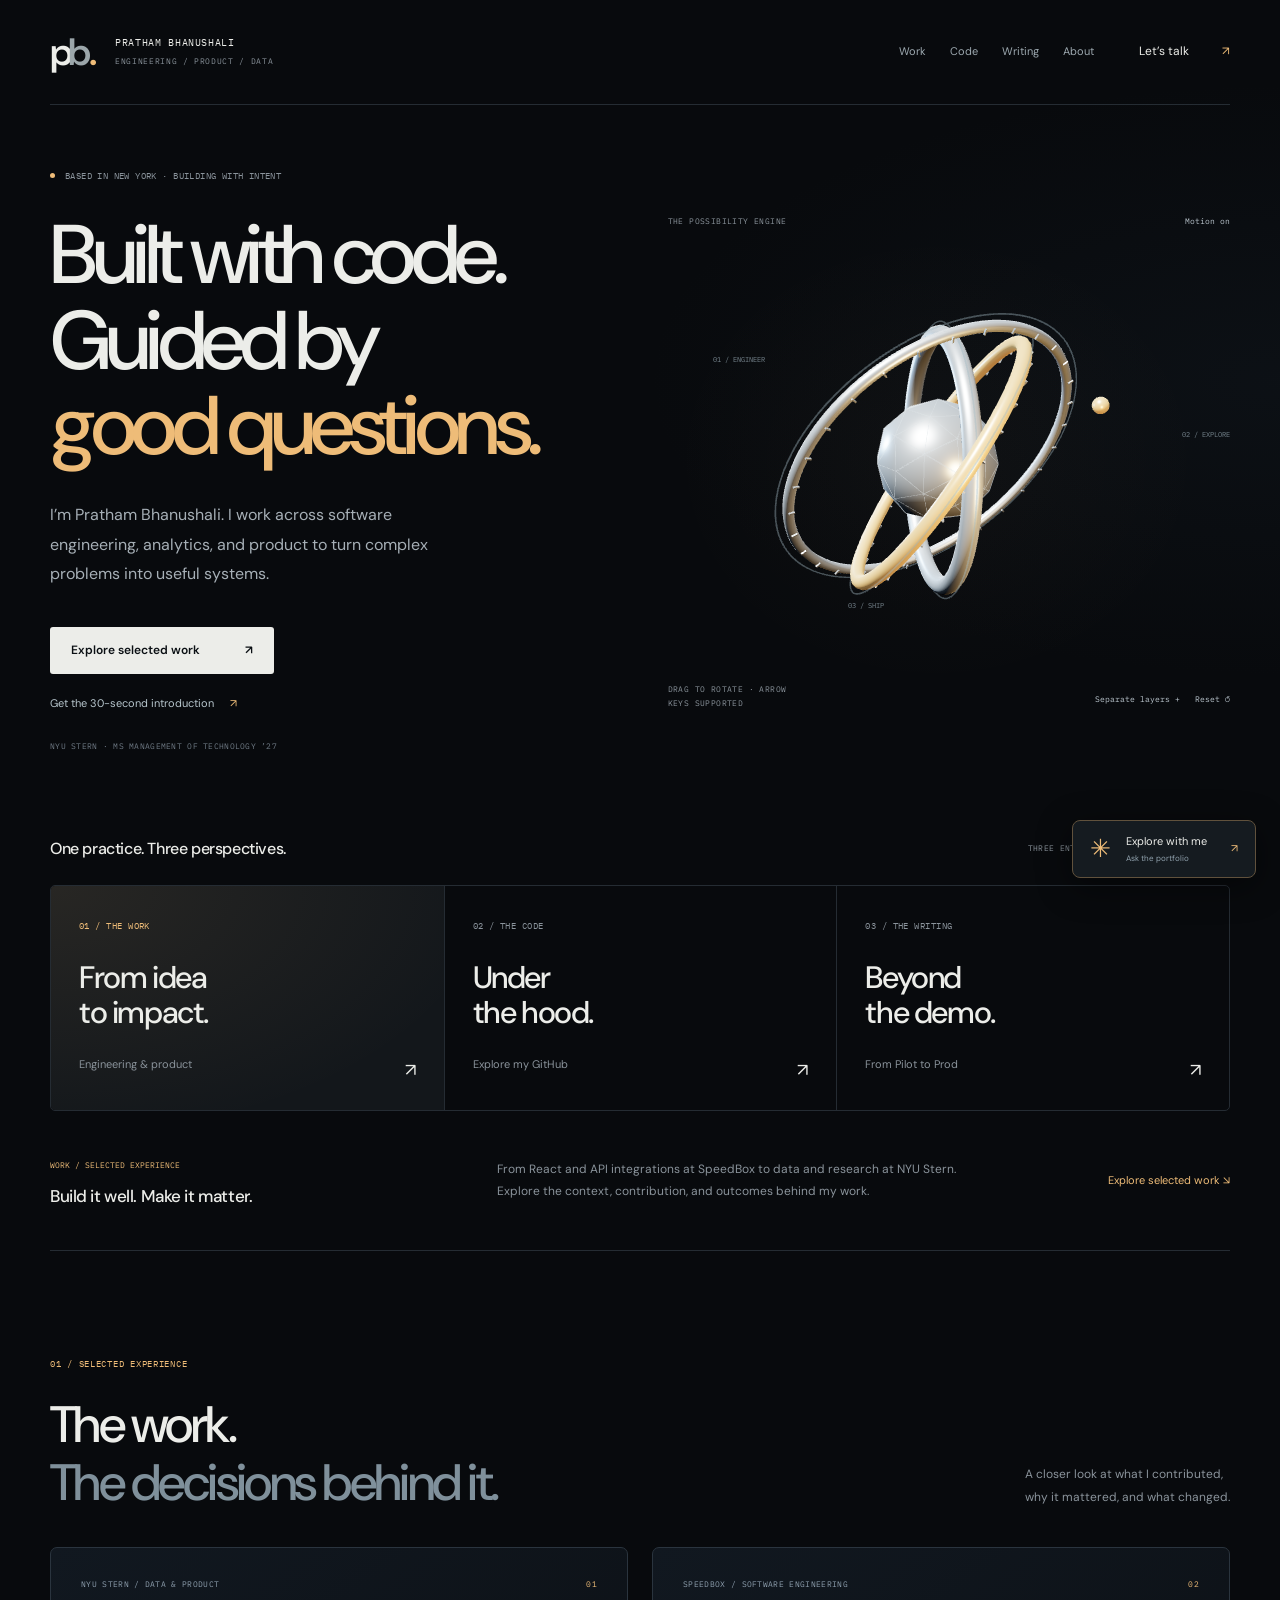
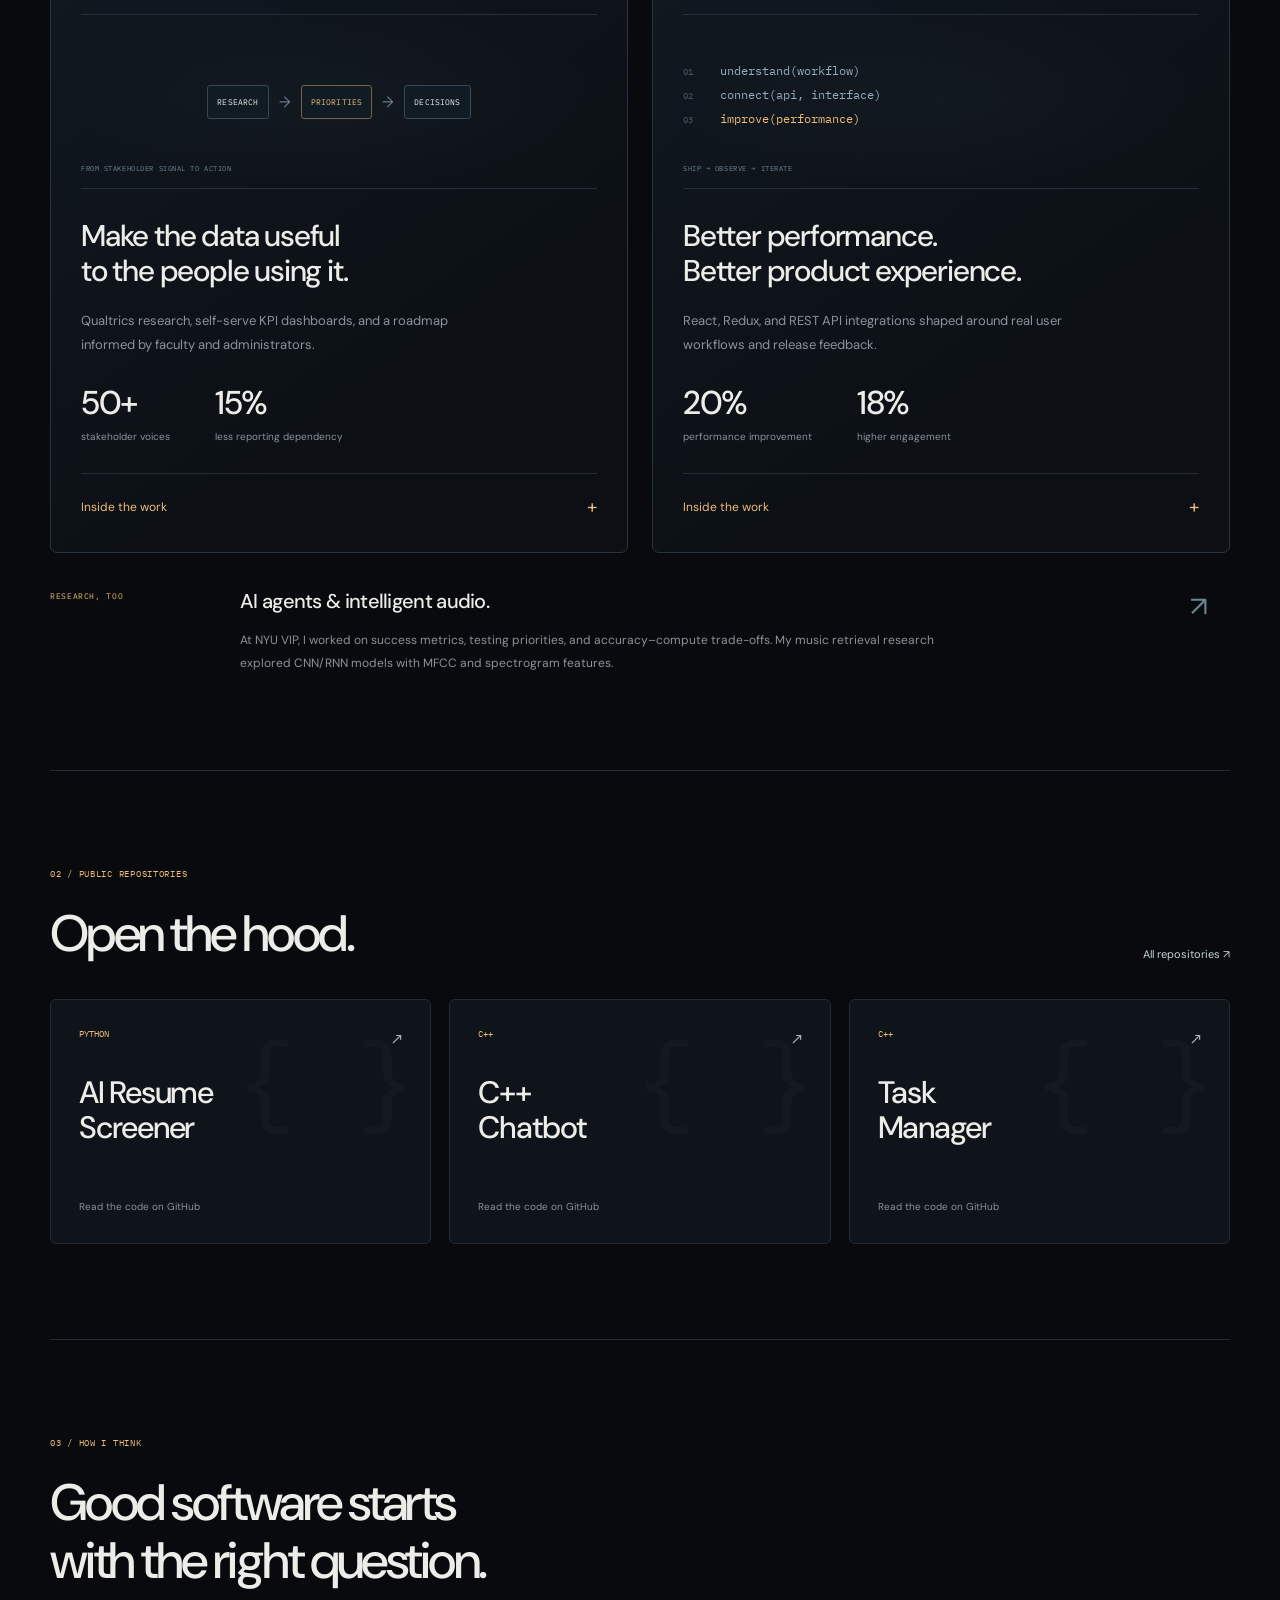
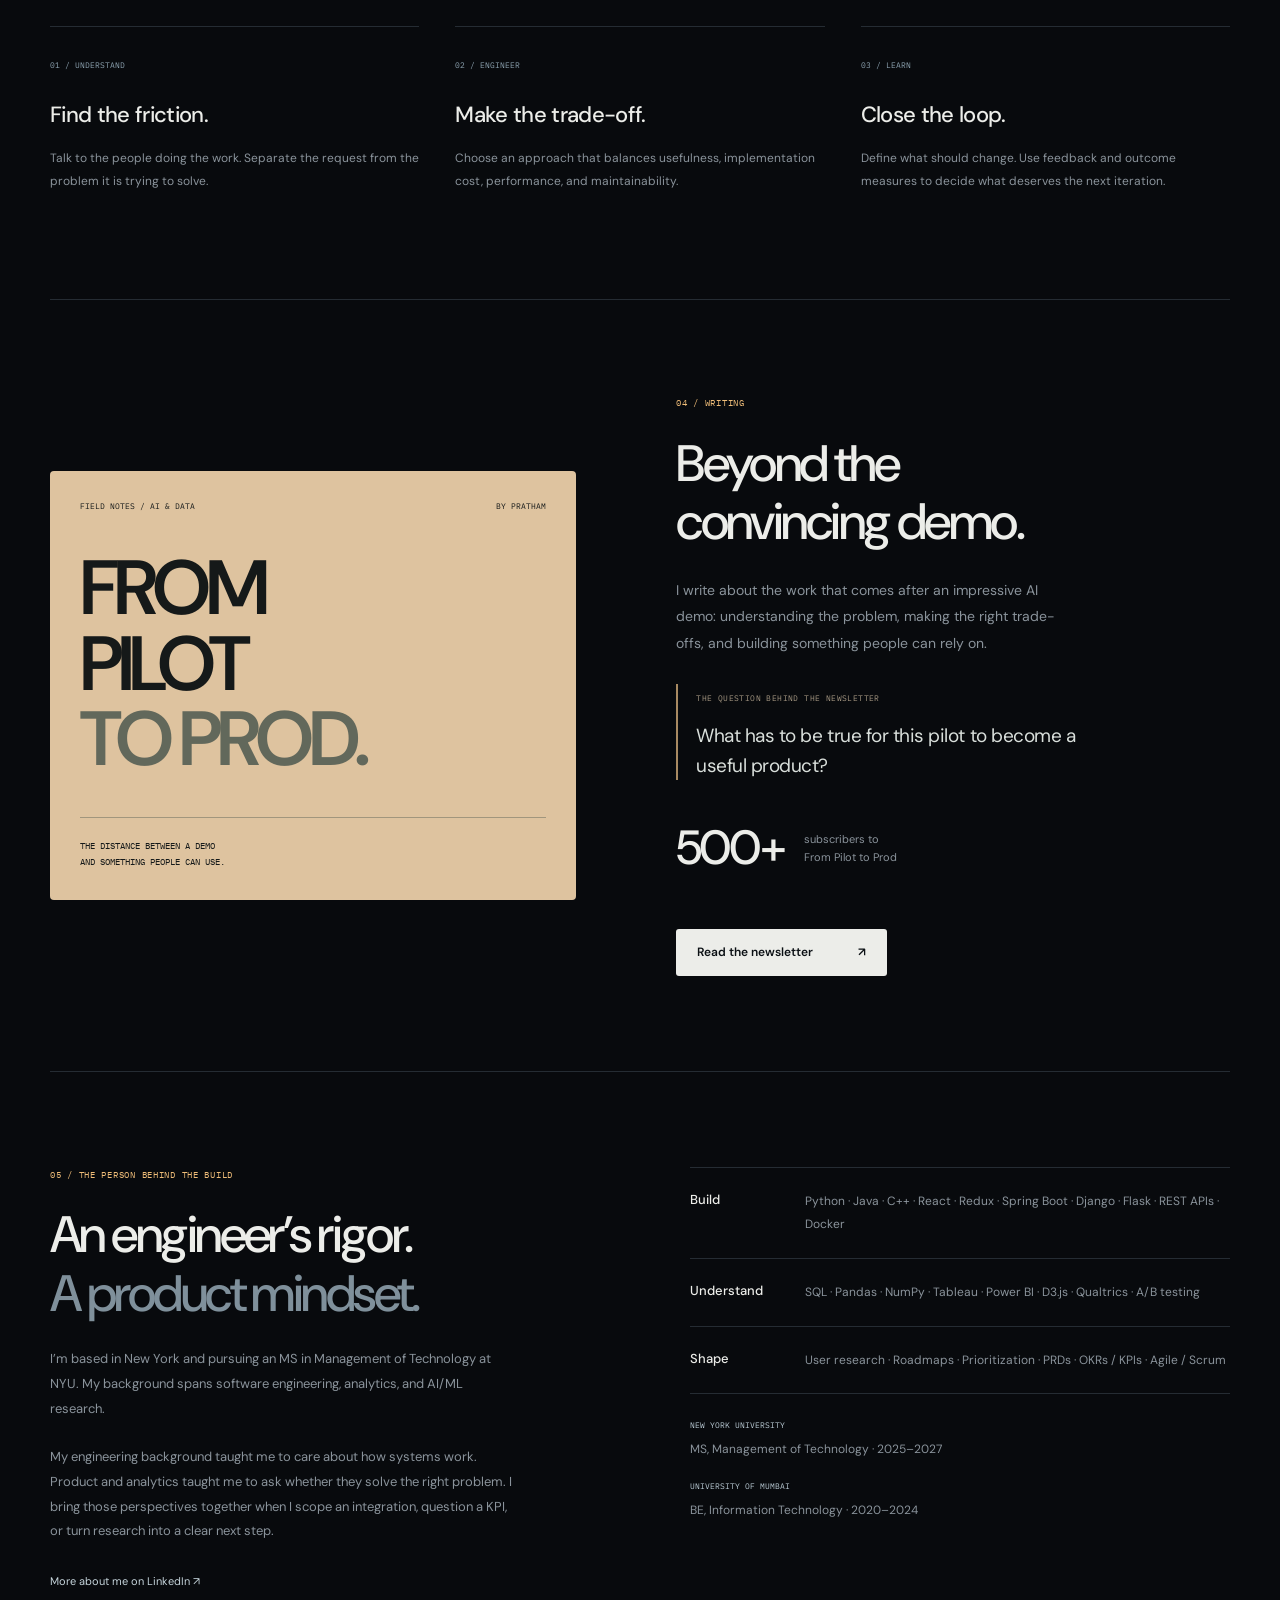
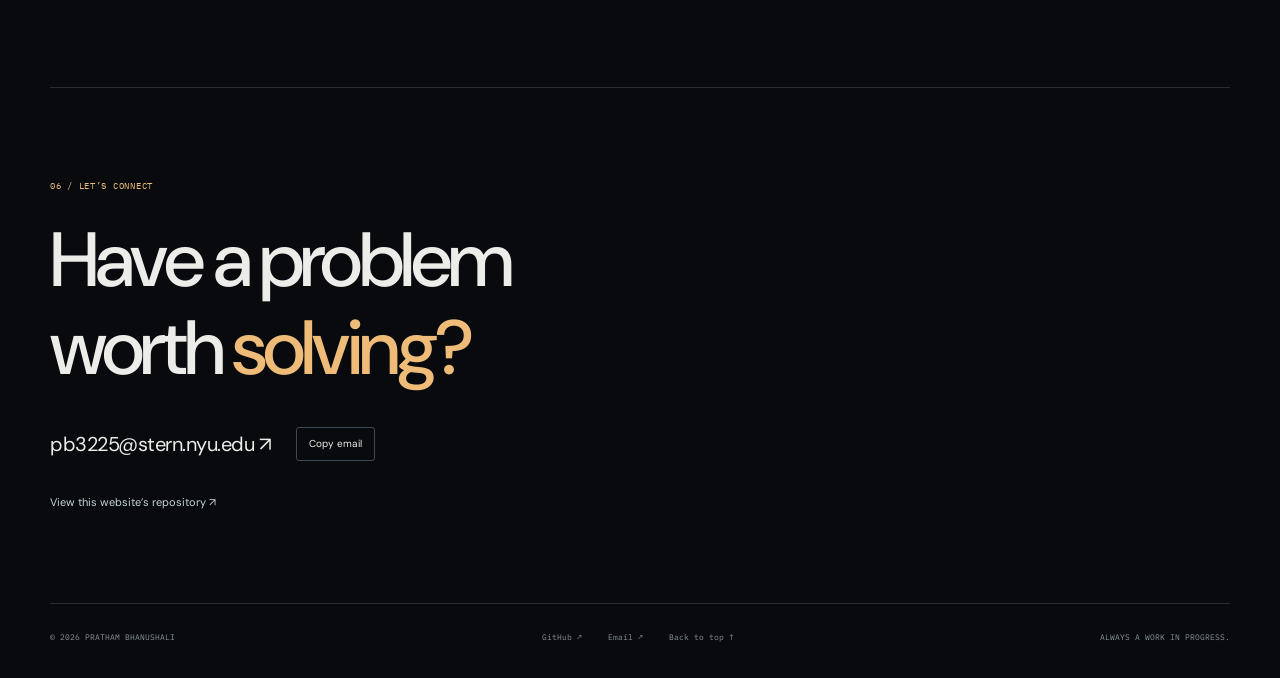
==== commit 82f347b0: "Add interactive portfolio guide and profile copy" ====
--- a/index.html
+++ b/index.html
@@ -1,5 +1,5 @@
 <!doctype html>
-<html lang="en"><head><meta charset="utf-8"><meta name="viewport" content="width=device-width,initial-scale=1"><meta name="theme-color" content="#080a0d"><meta name="description" content="Pratham Bhanushali. Engineering, product thinking, and intelligent systems. Explore the work, the code, and From Pilot to Prod."><title>Pratham Portfolio — Pratham Bhanushali</title><link rel="preconnect" href="https://fonts.googleapis.com"><link rel="preconnect" href="https://fonts.gstatic.com" crossorigin><link rel="stylesheet" href="style.css"><script type="module" src="app.js"></script></head><body><a class="skip" href="#main">Skip to content</a><header><a class="wordmark" href="#main" aria-label="Pratham home">p<span>b</span><i>.</i></a><span class="identity">PRATHAM BHANUSHALI<br><small>ENGINEERING / PRODUCT / DATA</small></span><nav aria-label="Main navigation"><a href="#work">Work</a><a href="#code">Code</a><a href="#writing">Writing</a><a href="#about">About</a></nav><a class="header-contact" href="mailto:pb3225@stern.nyu.edu">Let’s talk <span>↗</span></a></header><main id="main"><section class="hero" aria-labelledby="title"><div class="intro"><div class="eyebrow"><span class="status-dot"></span> BASED IN NEW YORK · BUILDING WITH INTENT</div><h1 id="title">Built with code.<br>Guided by<br><em>good questions.</em></h1><p class="lead">I’m Pratham Bhanushali. I work across software engineering, analytics, and product to turn complex problems into useful systems.</p><a class="primary" href="#work">Explore selected work <span>↗</span></a><span class="hero-note">NYU STERN · MS MANAGEMENT OF TECHNOLOGY ’27</span></div><div class="scene"><div class="scene-top"><span>THE POSSIBILITY ENGINE</span><button id="motion" aria-pressed="true">Motion on</button></div><div class="fallback" aria-hidden="true"><div></div><div></div><div></div><span>pb.</span></div><canvas id="engine" tabindex="0" aria-label="Interactive orbital sculpture. Drag or use the arrow keys to rotate."></canvas><span class="coordinate c-one" aria-hidden="true">01 / ENGINEER</span><span class="coordinate c-two" aria-hidden="true">02 / EXPLORE</span><span class="coordinate c-three" aria-hidden="true">03 / SHIP</span><div class="scene-bottom"><span id="scene-note">A STUDY IN CONNECTED THINKING</span><div><button id="expand" aria-pressed="false">Separate layers +</button><button id="reset" aria-label="Reset sculpture rotation">Reset ↺</button></div></div></div></section><section class="destinations" aria-labelledby="destination-title"><div class="section-label"><h2 id="destination-title">One practice. Three perspectives.</h2><span>THREE ENTRIES. ONE CONNECTED PRACTICE.</span></div><div class="route-grid"><button class="route active" data-route="work" aria-pressed="true"><span class="route-index">01 / THE WORK</span><strong>From idea<br>to impact.</strong><span class="route-bottom">Engineering & product <i>↗</i></span></button><button class="route" data-route="code" aria-pressed="false"><span class="route-index">02 / THE CODE</span><strong>Under<br>the hood.</strong><span class="route-bottom">Explore my GitHub <i>↗</i></span></button><button class="route" data-route="writing" aria-pressed="false"><span class="route-index">03 / THE WRITING</span><strong>Beyond<br>the demo.</strong><span class="route-bottom">From Pilot to Prod <i>↗</i></span></button></div><div class="detail" aria-live="polite" aria-atomic="true"><div class="detail-heading"><span id="detail-label">WORK / SELECTED EXPERIENCE</span><h3 id="detail-title">Build it well. Make it matter.</h3></div><p id="detail-copy">From React and API integrations at SpeedBox to data and research at NYU Stern. Explore the context, contribution, and outcomes behind my work.</p><a id="detail-link" href="#work">Explore selected work ↘</a></div></section><section id="work" class="content-section" aria-labelledby="work-title">
+<html lang="en"><head><meta charset="utf-8"><meta name="viewport" content="width=device-width,initial-scale=1"><meta name="theme-color" content="#080a0d"><meta name="description" content="Pratham Bhanushali. Engineering, product thinking, and intelligent systems. Explore the work, the code, and From Pilot to Prod."><title>Pratham Portfolio — Pratham Bhanushali</title><link rel="preconnect" href="https://fonts.googleapis.com"><link rel="preconnect" href="https://fonts.gstatic.com" crossorigin><link rel="stylesheet" href="style.css"><script type="module" src="app.js"></script><script defer src="chat.js"></script></head><body><a class="skip" href="#main">Skip to content</a><header><a class="wordmark" href="#main" aria-label="Pratham home">p<span>b</span><i>.</i></a><span class="identity">PRATHAM BHANUSHALI<br><small>ENGINEERING / PRODUCT / DATA</small></span><nav aria-label="Main navigation"><a href="#work">Work</a><a href="#code">Code</a><a href="#writing">Writing</a><a href="#about">About</a></nav><a class="header-contact" href="mailto:pb3225@stern.nyu.edu">Let’s talk <span>↗</span></a></header><main id="main"><section class="hero" aria-labelledby="title"><div class="intro"><div class="eyebrow"><span class="status-dot"></span> BASED IN NEW YORK · BUILDING WITH INTENT</div><h1 id="title">Built with code.<br>Guided by<br><em>good questions.</em></h1><p class="lead">I’m Pratham Bhanushali. I work across software engineering, analytics, and product to turn complex problems into useful systems.</p><a class="primary" href="#work">Explore selected work <span>↗</span></a><button class="guide-inline" data-open-guide="Give me a quick overview">Get the 30-second introduction <span>↗</span></button><span class="hero-note">NYU STERN · MS MANAGEMENT OF TECHNOLOGY ’27</span></div><div class="scene"><div class="scene-top"><span>THE POSSIBILITY ENGINE</span><button id="motion" aria-pressed="true">Motion on</button></div><div class="fallback" aria-hidden="true"><div></div><div></div><div></div><span>pb.</span></div><canvas id="engine" tabindex="0" aria-label="Interactive orbital sculpture. Drag or use the arrow keys to rotate."></canvas><span class="coordinate c-one" aria-hidden="true">01 / ENGINEER</span><span class="coordinate c-two" aria-hidden="true">02 / EXPLORE</span><span class="coordinate c-three" aria-hidden="true">03 / SHIP</span><div class="scene-bottom"><span id="scene-note">A STUDY IN CONNECTED THINKING</span><div><button id="expand" aria-pressed="false">Separate layers +</button><button id="reset" aria-label="Reset sculpture rotation">Reset ↺</button></div></div></div></section><section class="destinations" aria-labelledby="destination-title"><div class="section-label"><h2 id="destination-title">One practice. Three perspectives.</h2><span>THREE ENTRIES. ONE CONNECTED PRACTICE.</span></div><div class="route-grid"><button class="route active" data-route="work" aria-pressed="true"><span class="route-index">01 / THE WORK</span><strong>From idea<br>to impact.</strong><span class="route-bottom">Engineering & product <i>↗</i></span></button><button class="route" data-route="code" aria-pressed="false"><span class="route-index">02 / THE CODE</span><strong>Under<br>the hood.</strong><span class="route-bottom">Explore my GitHub <i>↗</i></span></button><button class="route" data-route="writing" aria-pressed="false"><span class="route-index">03 / THE WRITING</span><strong>Beyond<br>the demo.</strong><span class="route-bottom">From Pilot to Prod <i>↗</i></span></button></div><div class="detail" aria-live="polite" aria-atomic="true"><div class="detail-heading"><span id="detail-label">WORK / SELECTED EXPERIENCE</span><h3 id="detail-title">Build it well. Make it matter.</h3></div><p id="detail-copy">From React and API integrations at SpeedBox to data and research at NYU Stern. Explore the context, contribution, and outcomes behind my work.</p><a id="detail-link" href="#work">Explore selected work ↘</a></div></section><section id="work" class="content-section" aria-labelledby="work-title">
 <div class="section-heading"><div><span class="kicker">01 / SELECTED EXPERIENCE</span><h2 id="work-title">The work.<br><em>The decisions behind it.</em></h2></div><p>A closer look at what I contributed,<br>why it mattered, and what changed.</p></div>
 <div class="evidence-grid">
 <article class="evidence-card"><div class="evidence-top"><span>NYU STERN / DATA &amp; PRODUCT</span><span>01</span></div><div class="evidence-graphic research-graphic" aria-hidden="true"><span class="input-line">RESEARCH</span><span class="path-arrow">→</span><span class="input-line accent-line">PRIORITIES</span><span class="path-arrow">→</span><span class="input-line">DECISIONS</span><div class="graphic-caption">FROM STAKEHOLDER SIGNAL TO ACTION</div></div><h3>Make the data useful<br>to the people using it.</h3><p>Qualtrics research, self-serve KPI dashboards, and a roadmap informed by faculty and administrators.</p><div class="outcomes"><div><strong>50+</strong><span>stakeholder voices</span></div><div><strong>15%</strong><span>less reporting dependency</span></div></div><details><summary>Inside the work <span>+</span></summary><div class="case-body"><h4>The problem</h4><p>Help stakeholders translate research and institutional reporting into actionable priorities.</p><h4>My contribution</h4><p>Owned the Qualtrics research lifecycle, synthesized feedback, built Tableau and D3.js KPI dashboards, and scoped an automated Python pipeline with leadership buy-in.</p><h4>The decision</h4><p>Connect outputs to institutional OKRs and prioritize improvements using stakeholder evidence. The resulting roadmap drove a 10% budget reallocation.</p></div></details></article>
@@ -8,7 +8,8 @@
 </section>
 <section id="code" class="content-section" aria-labelledby="code-title"><div class="section-heading"><div><span class="kicker">02 / PUBLIC REPOSITORIES</span><h2 id="code-title">Open the hood.</h2></div><a class="quiet-link" href="https://github.com/pratham2888" target="_blank" rel="noopener">All repositories ↗</a></div><div class="repo-grid"><a class="repo-card" href="https://github.com/pratham2888/AI-Resume-Screener" target="_blank" rel="noopener"><span class="repo-language">PYTHON <i>↗</i></span><h3>AI Resume<br>Screener</h3><span class="repo-action">Read the code on GitHub</span></a><a class="repo-card" href="https://github.com/pratham2888/C-Chatbot" target="_blank" rel="noopener"><span class="repo-language">C++ <i>↗</i></span><h3>C++<br>Chatbot</h3><span class="repo-action">Read the code on GitHub</span></a><a class="repo-card" href="https://github.com/pratham2888/Task-Manage-cpp" target="_blank" rel="noopener"><span class="repo-language">C++ <i>↗</i></span><h3>Task<br>Manager</h3><span class="repo-action">Read the code on GitHub</span></a></div></section>
 <section id="approach" class="content-section approach"><div class="section-heading"><div><span class="kicker">03 / HOW I THINK</span><h2>Good software starts<br>with the right question.</h2></div></div><div class="approach-grid"><div><span>01 / UNDERSTAND</span><h3>Find the friction.</h3><p>Talk to the people doing the work. Separate the request from the problem it is trying to solve.</p></div><div><span>02 / ENGINEER</span><h3>Make the trade-off.</h3><p>Choose an approach that balances usefulness, implementation cost, performance, and maintainability.</p></div><div><span>03 / LEARN</span><h3>Close the loop.</h3><p>Define what should change. Use feedback and outcome measures to decide what deserves the next iteration.</p></div></div></section>
-<section id="writing" class="content-section writing-section" aria-labelledby="writing-title"><div class="publication"><div class="publication-top"><span>FIELD NOTES / AI &amp; DATA</span><span>BY PRATHAM</span></div><h2>FROM<br>PILOT<br><em>TO PROD.</em></h2><div class="publication-bottom">THE DISTANCE BETWEEN A DEMO<br>AND SOMETHING PEOPLE CAN USE.</div></div><div class="writing-copy"><span class="kicker">04 / WRITING</span><h2 id="writing-title">Beyond the<br>convincing demo.</h2><p>I write about agentic AI, data, and the decisions that turn promising experiments into useful products.</p><div class="readership"><strong>500+</strong><span>subscribers to<br>From Pilot to Prod</span></div><a class="primary" href="https://www.linkedin.com/newsletters/from-pilot-to-prod-7448904844536582144" target="_blank" rel="noopener">Read the newsletter <span>↗</span></a></div></section>
-<section id="about" class="content-section about-section"><div><span class="kicker">05 / THE PERSON BEHIND THE BUILD</span><h2>An engineer’s rigor.<br><em>A product mindset.</em></h2><p>I’m based in New York and pursuing an MS in Management of Technology at NYU. My background spans software engineering, analytics, and AI/ML research.</p><p>I like work that connects disciplines: questioning a KPI, scoping an integration, or turning research into a clear next step.</p><a class="quiet-link" href="https://www.linkedin.com/in/pratham-bhanushali-11ab77294" target="_blank" rel="noopener">More about me on LinkedIn ↗</a></div><div class="toolkit"><div><h3>Build</h3><p>Python · Java · C++ · React · Redux · Spring Boot · Django · Flask · REST APIs · Docker</p></div><div><h3>Understand</h3><p>SQL · Pandas · NumPy · Tableau · Power BI · D3.js · Qualtrics · A/B testing</p></div><div><h3>Shape</h3><p>User research · Roadmaps · Prioritization · PRDs · OKRs / KPIs · Agile / Scrum</p></div><div class="education-note"><span>NEW YORK UNIVERSITY</span><p>MS, Management of Technology · 2025–2027</p><span>UNIVERSITY OF MUMBAI</span><p>BE, Information Technology · 2020–2024</p></div></div></section>
+<section id="writing" class="content-section writing-section" aria-labelledby="writing-title"><div class="publication"><div class="publication-top"><span>FIELD NOTES / AI &amp; DATA</span><span>BY PRATHAM</span></div><h2>FROM<br>PILOT<br><em>TO PROD.</em></h2><div class="publication-bottom">THE DISTANCE BETWEEN A DEMO<br>AND SOMETHING PEOPLE CAN USE.</div></div><div class="writing-copy"><span class="kicker">04 / WRITING</span><h2 id="writing-title">Beyond the<br>convincing demo.</h2><p>I write about the work that comes after an impressive AI demo: understanding the problem, making the right trade-offs, and building something people can rely on.</p><div class="editorial-note"><span>THE QUESTION BEHIND THE NEWSLETTER</span><p>What has to be true for this pilot to become a useful product?</p></div><div class="readership"><strong>500+</strong><span>subscribers to<br>From Pilot to Prod</span></div><a class="primary" href="https://www.linkedin.com/newsletters/from-pilot-to-prod-7448904844536582144" target="_blank" rel="noopener">Read the newsletter <span>↗</span></a></div></section>
+<section id="about" class="content-section about-section"><div><span class="kicker">05 / THE PERSON BEHIND THE BUILD</span><h2>An engineer’s rigor.<br><em>A product mindset.</em></h2><p>I’m based in New York and pursuing an MS in Management of Technology at NYU. My background spans software engineering, analytics, and AI/ML research.</p><p>My engineering background taught me to care about how systems work. Product and analytics taught me to ask whether they solve the right problem. I bring those perspectives together when I scope an integration, question a KPI, or turn research into a clear next step.</p><a class="quiet-link" href="https://www.linkedin.com/in/pratham96328" target="_blank" rel="noopener">More about me on LinkedIn ↗</a></div><div class="toolkit"><div><h3>Build</h3><p>Python · Java · C++ · React · Redux · Spring Boot · Django · Flask · REST APIs · Docker</p></div><div><h3>Understand</h3><p>SQL · Pandas · NumPy · Tableau · Power BI · D3.js · Qualtrics · A/B testing</p></div><div><h3>Shape</h3><p>User research · Roadmaps · Prioritization · PRDs · OKRs / KPIs · Agile / Scrum</p></div><div class="education-note"><span>NEW YORK UNIVERSITY</span><p>MS, Management of Technology · 2025–2027</p><span>UNIVERSITY OF MUMBAI</span><p>BE, Information Technology · 2020–2024</p></div></div></section>
 <section id="contact" class="contact-section"><span class="kicker">06 / LET’S CONNECT</span><h2>Have a problem<br>worth <em>solving?</em></h2><div class="contact-row"><a href="mailto:pb3225@stern.nyu.edu">pb3225@stern.nyu.edu ↗</a><button id="copy-email">Copy email</button><span id="copy-status" role="status"></span></div><a class="quiet-link" href="https://github.com/pratham2888/pratham-portfolio" target="_blank" rel="noopener">View this website’s repository ↗</a></section>
-</main><footer><span>© <span id="year">2026</span> PRATHAM BHANUSHALI</span><div><a href="https://github.com/pratham2888" target="_blank" rel="noopener">GitHub ↗</a><a href="mailto:pb3225@stern.nyu.edu">Email ↗</a><a href="#main">Back to top ↑</a></div><span>ALWAYS A WORK IN PROGRESS.</span></footer></body></html>
+</main><footer><span>© <span id="year">2026</span> PRATHAM BHANUSHALI</span><div><a href="https://github.com/pratham2888" target="_blank" rel="noopener">GitHub ↗</a><a href="mailto:pb3225@stern.nyu.edu">Email ↗</a><a href="#main">Back to top ↑</a></div><span>ALWAYS A WORK IN PROGRESS.</span></footer><button id="chat-launch" class="guide-launch" aria-haspopup="dialog" aria-controls="portfolio-chat" aria-expanded="false"><span class="guide-spark" aria-hidden="true">✳</span><span>Explore with me<small>Ask the portfolio</small></span><span aria-hidden="true">↗</span></button>
+<dialog id="portfolio-chat" class="portfolio-chat" aria-labelledby="guide-title" aria-describedby="guide-description"><div class="guide-head"><div><span class="kicker">PRATHAM / PORTFOLIO GUIDE</span><h2 id="guide-title">Good questions welcome.</h2></div><button id="chat-close" aria-label="Close portfolio guide">×</button></div><p id="guide-description" class="guide-description">Curated answers from supplied résumé and newsletter information. Not a live AI or LinkedIn feed.</p><div class="guide-utilities"><span>Work · Code · Product · Writing</span><button id="chat-reset">Start over ↺</button></div><div id="chat-log" class="guide-log" role="log" aria-live="polite" aria-relevant="additions" aria-label="Conversation"></div><div id="chat-suggestions" class="guide-suggestions" role="group" aria-label="Suggested follow-up questions"></div><form id="chat-form" class="guide-form"><label for="chat-question" class="sr-only">Ask about Pratham’s work</label><input id="chat-question" placeholder="Ask about his work, or say ‘tell me more’…" maxlength="500" autocomplete="off" required><button type="submit" id="chat-send" aria-label="Send question">↑</button></form><p class="guide-privacy">Conversation stays in this tab. For anything else, <a href="mailto:pb3225@stern.nyu.edu">email Pratham ↗</a></p></dialog></body></html>
--- a/style.css
+++ b/style.css
@@ -8,3 +8,6 @@
 [hidden]{display:none!important}html{scroll-padding-top:24px}html[data-motion=off]{scroll-behavior:auto}header nav{display:flex;gap:24px;margin-left:auto;font-size:11px;color:#9da9b0}.header-contact{margin-left:22px}.hero h1{font-size:clamp(50px,6.5vw,88px);line-height:1.03;letter-spacing:-.065em}.lead{max-width:430px}.hero{padding-top:65px;padding-bottom:65px;min-height:680px}.scene{background:radial-gradient(ellipse,#eebc7807,transparent 65%)}.destinations{padding-bottom:10px}.content-section{padding:95px 0;border-bottom:1px solid var(--line)}.section-heading{display:flex;align-items:end;justify-content:space-between;gap:40px;margin-bottom:35px}.kicker{display:block;font:9px/1.7 'IBM Plex Mono',monospace;color:var(--accent);letter-spacing:.08em;margin-bottom:24px}.section-heading h2,.content-section h2,.contact-section h2{font-size:clamp(34px,4vw,53px);font-weight:500;line-height:1.14;letter-spacing:-.05em;margin:0}.section-heading h2 em,.about-section h2 em{font-style:normal;color:#7f909b}.section-heading>p{font-size:12px;line-height:1.9;color:var(--muted);margin:0 0 4px}.quiet-link{font-size:11px;color:#c5d4db}.quiet-link:hover{color:var(--accent)}.evidence-grid{display:grid;grid-template-columns:1fr 1fr;gap:24px}.evidence-card{background:linear-gradient(145deg,#111820,#0c1015 70%);border:1px solid #2a343e;border-radius:7px;padding:30px;min-width:0}.evidence-top{display:flex;justify-content:space-between;font:8px/1.7 'IBM Plex Mono',monospace;letter-spacing:.04em;color:#8e9fae}.evidence-top>span:last-child{color:var(--accent)}.evidence-graphic{height:175px;position:relative;display:flex;align-items:center;justify-content:center;gap:10px;margin:22px 0 30px;border-block:1px solid #24313b;background:radial-gradient(ellipse,#89adbd08,transparent 75%)}.input-line{font:8px 'IBM Plex Mono',monospace;letter-spacing:.02em;border:1px solid #364854;padding:11px 9px;border-radius:3px;background:#111b24}.accent-line{color:var(--accent);border-color:#796347}.path-arrow{font-size:15px;color:#687f8d}.graphic-caption{position:absolute;bottom:15px;left:0;font:7px 'IBM Plex Mono',monospace;color:#6e8796;letter-spacing:.08em}.engineering-graphic{align-items:start;justify-content:center;flex-direction:column;gap:9px;padding-bottom:15px}.code-line{font:12px 'IBM Plex Mono',monospace;color:#93acbd}.code-line>span{font-size:9px;color:#425966;padding-right:20px}.highlight{color:var(--accent)}.evidence-card h3{font-size:30px;letter-spacing:-.04em;line-height:1.16;font-weight:500;margin:0}.evidence-card>p{font-size:13px;line-height:1.85;color:var(--muted);max-width:420px;margin:20px 0 0}.outcomes{display:flex;gap:45px;padding-block:28px}.outcomes strong{display:block;font-size:33px;line-height:1.1;font-weight:500;letter-spacing:-.04em}.outcomes span{display:block;font-size:10px;color:var(--muted);margin-top:8px}.evidence-card details{border-top:1px solid var(--line)}.evidence-card summary{display:flex;justify-content:space-between;align-items:center;list-style:none;padding:18px 0 0;font-size:12px;color:var(--accent);cursor:pointer}.evidence-card summary::-webkit-details-marker{display:none}.evidence-card summary>span{font-size:19px;transition:transform .25s}.evidence-card details[open] summary>span{transform:rotate(45deg)}.case-body{padding-top:12px}.case-body h4{font-size:11px;font-weight:500;margin:20px 0 8px;color:#cdd8de}.case-body p{font-size:12px;line-height:1.8;color:var(--muted);margin:0}.research-strip{display:grid;grid-template-columns:160px 1fr 40px;gap:30px;align-items:start;padding:32px 0 0}.research-strip .kicker{font-size:8px;margin:5px 0}.research-strip h3{font-size:20px;letter-spacing:-.035em;font-weight:500;margin:0}.research-strip p{font-size:12px;color:var(--muted);max-width:700px;line-height:1.9;margin-bottom:0}.research-mark{font-size:28px;color:#6d8392}.repo-grid{display:grid;grid-template-columns:repeat(3,1fr);gap:18px}.repo-card{border:1px solid var(--line);border-radius:6px;padding:28px;background:#0e141a;display:flex;flex-direction:column;min-height:245px;position:relative;overflow:hidden}.repo-card:before{content:'{ }';position:absolute;right:14px;top:30px;font:100px monospace;opacity:.025}.repo-card:hover{border-color:#8a7356;transform:translateY(-4px);background:#141b22}.repo-language{font:9px 'IBM Plex Mono',monospace;color:var(--accent);display:flex;justify-content:space-between}.repo-language i{font-style:normal;font-size:17px;color:#a9b8c1}.repo-card h3{font-size:31px;line-height:1.15;letter-spacing:-.04em;font-weight:500;margin:25px 0}.repo-action{font-size:10px;color:var(--muted);margin-top:auto}.approach-grid{display:grid;grid-template-columns:repeat(3,1fr);gap:36px}.approach-grid>div{padding-top:24px;border-top:1px solid var(--line)}.approach-grid span{font:8px 'IBM Plex Mono',monospace;color:#8da3b1}.approach-grid h3{font-size:22px;letter-spacing:-.03em;font-weight:500;margin:22px 0 15px}.approach-grid p{font-size:12px;line-height:1.9;color:var(--muted)}.writing-section{display:grid;grid-template-columns:.95fr 1fr;gap:100px;align-items:center}.publication{padding:30px;background:#dec39f;color:#151919;min-height:420px;display:flex;flex-direction:column;border-radius:4px}.publication-top{font:8px 'IBM Plex Mono',monospace;display:flex;justify-content:space-between}.publication h2{font-size:clamp(50px,6vw,80px);font-weight:600;line-height:.98;letter-spacing:-.065em;margin:40px 0}.publication h2 em{font-style:normal;color:#62685b}.publication-bottom{font:9px/1.8 'IBM Plex Mono',monospace;border-top:1px solid #a1967d;padding-top:20px;margin-top:auto}.writing-copy>p{font-size:14px;color:var(--muted);line-height:1.9;max-width:400px;margin-top:25px}.readership{display:flex;gap:20px;align-items:center;margin:30px 0 20px}.readership strong{font-size:48px;letter-spacing:-.06em;font-weight:500}.readership span{font-size:11px;color:var(--muted);line-height:1.6}.about-section{display:grid;grid-template-columns:1fr 1fr;gap:100px}.about-section>div>p{color:var(--muted);font-size:13px;line-height:1.9;max-width:470px;margin:24px 0}.toolkit>div{display:grid;grid-template-columns:90px 1fr;gap:25px;padding:22px 0;border-top:1px solid var(--line)}.toolkit h3{font-size:13px;font-weight:500;margin:0}.toolkit p{font-size:12px;line-height:1.9;color:var(--muted);margin:0}.toolkit .education-note{display:block;padding-top:26px}.education-note>span{display:block;font:8px 'IBM Plex Mono',monospace;color:#bbccd6}.education-note>p{margin:8px 0 20px}.contact-section{padding:90px 0}.contact-section h2{font-size:clamp(40px,6vw,80px)}.contact-section h2 em{font-style:normal;color:var(--accent)}.contact-row{display:flex;align-items:center;gap:25px;flex-wrap:wrap;margin:35px 0 28px}.contact-row>a{font-size:20px;letter-spacing:-.025em}.contact-row>button{font-size:10px;border:1px solid #3c4a53;padding:8px 12px;border-radius:3px}.contact-row>span{font-size:10px;color:var(--accent)}.content-section.revealed>.section-heading{animation:detail-in .65s var(--ease)}header nav a:hover{color:var(--accent)}
 @media(max-width:1000px){header nav{gap:16px}.identity{display:none}.hero h1{font-size:64px}.evidence-card{padding:24px}.evidence-card h3{font-size:27px}.writing-section,.about-section{gap:50px}.research-strip{grid-template-columns:125px 1fr 30px}.repo-card{padding:22px}.repo-card h3{font-size:28px}}
 @media(max-width:700px){header nav{gap:16px;font-size:10px}header nav a:last-child{display:none}.header-contact{margin-left:0;font-size:9px}.hero{padding:40px 0}.hero h1{font-size:clamp(49px,10.4vw,70px);line-height:1.05;letter-spacing:-.06em}.hero .lead{max-width:370px}.content-section{padding:65px 0}.section-heading{display:block;margin-bottom:28px}.section-heading h2,.content-section h2{font-size:34px}.section-heading>p{margin-top:22px;font-size:11px}.section-heading>.quiet-link{display:block;margin-top:20px}.kicker{font-size:8px;margin-bottom:20px}.evidence-grid{grid-template-columns:1fr;gap:20px}.evidence-card{padding:23px}.evidence-graphic{height:145px}.evidence-card h3{font-size:28px}.evidence-card>p{font-size:12px}.outcomes{gap:40px}.research-strip{grid-template-columns:1fr;gap:14px;padding-top:30px}.research-mark{display:none}.repo-grid{grid-template-columns:1fr}.repo-card{min-height:190px;padding:24px}.repo-card h3{font-size:28px}.repo-card h3 br{display:none}.repo-card h3{margin:18px 0}.approach-grid{grid-template-columns:1fr;gap:25px}.approach-grid h3{margin:16px 0 10px}.writing-section,.about-section{grid-template-columns:1fr;gap:35px}.publication{min-height:370px;max-width:430px}.publication h2{font-size:66px}.writing-copy>p{font-size:13px}.toolkit>div{grid-template-columns:80px 1fr;gap:20px}.contact-section{padding:65px 0}.contact-row>a{font-size:16px}.contact-row{gap:18px}.contact-section h2{font-size:47px}.contact-row>span{width:100%}}
+/* A conversation that helps visitors find the relevant work. */
+.sr-only{position:absolute;width:1px;height:1px;padding:0;margin:-1px;overflow:hidden;clip:rect(0,0,0,0);white-space:nowrap;border:0}.guide-inline{display:block;padding:0;margin-top:21px;color:#b8c7ce;font-size:11px}.guide-inline span{margin-left:13px;color:var(--accent)}.editorial-note{border-left:2px solid #a88a62;padding:0 0 0 18px;margin:28px 0}.editorial-note>span{font:8px 'IBM Plex Mono',monospace;color:#a59782;letter-spacing:.05em}.editorial-note>p{font-size:19px;line-height:1.55;letter-spacing:-.025em;color:#d9dfdb;margin:13px 0 0;max-width:380px}.guide-launch{position:fixed;right:24px;bottom:22px;z-index:30;display:flex;align-items:center;gap:15px;border:1px solid #60513c;border-radius:8px;background:#151b20;padding:12px 17px;box-shadow:0 8px 35px #0007;text-align:left;font-size:11px}.guide-launch:hover{background:#202a30;border-color:var(--accent);transform:translateY(-3px)}.guide-launch small{display:block;font-size:8px;color:#91a2ae;margin-top:2px}.guide-spark{font-size:25px;color:var(--accent);line-height:1}.guide-launch>span:last-child{color:var(--accent);margin-left:9px}.portfolio-chat{position:fixed;inset:auto 24px 24px auto;margin:0;width:460px;max-width:calc(100vw - 32px);height:min(730px,calc(100dvh - 48px));max-height:calc(100dvh - 48px);padding:24px;display:none;flex-direction:column;gap:0;color:var(--text);background:#10171d;border:1px solid #3c4b55;border-radius:12px;box-shadow:0 20px 100px #0009;overflow:hidden}.portfolio-chat[open]{display:flex;animation:guide-enter .26s var(--ease)}.portfolio-chat::backdrop{background:#02070ab8;backdrop-filter:blur(7px)}.guide-head{display:flex;justify-content:space-between;align-items:start;gap:20px;flex-shrink:0}.guide-head .kicker{font-size:8px;margin:0 0 11px}.guide-head h2{font-size:25px;line-height:1.15;letter-spacing:-.045em;font-weight:500;margin:0}.guide-head>button{font-size:24px;color:#a9b6bf;padding:0 3px;line-height:1}.guide-description{color:#8c9ca8;font-size:10px;line-height:1.6;margin:14px 0 15px;flex-shrink:0}.guide-utilities{display:flex;justify-content:space-between;align-items:center;gap:10px;padding:11px 0;border-block:1px solid #293640;font:8px 'IBM Plex Mono',monospace;color:#8ba0ad;flex-shrink:0}.guide-utilities>button{font:inherit;color:#d1b68e;padding:3px}.guide-log{flex:1;min-height:110px;overflow-y:auto;overscroll-behavior:contain;display:flex;flex-direction:column;gap:14px;padding:19px 2px;scrollbar-width:thin;scrollbar-color:#3d505e transparent}.guide-message{padding:14px 15px;border:1px solid #2b3a45;border-radius:7px;max-width:97%;flex-shrink:0;animation:guide-enter .25s var(--ease)}.guide-message.assistant{background:#172129;align-self:start}.guide-message.visitor{background:#2a302d;border-color:#414b42;align-self:end;max-width:89%}.guide-message>strong{display:block;font-size:12px;color:#e1c69e;font-weight:500;margin-bottom:9px}.guide-message p{font-size:12px;line-height:1.8;color:#bcc9d1;white-space:pre-line;overflow-wrap:anywhere;margin:0}.guide-message.visitor p{color:#ecece2}.guide-source{display:block;font:8px/1.7 'IBM Plex Mono',monospace;color:#7f97a7;margin-top:12px}.guide-actions{display:flex;gap:8px;flex-wrap:wrap;margin-top:14px}.guide-actions a{display:block;border:1px solid #4a5b66;border-radius:4px;padding:7px 9px;color:#e3d2b8;font-size:10px}.guide-actions a:hover{border-color:var(--accent);background:#28313a}.guide-suggestions{display:flex;gap:7px;flex-wrap:wrap;padding:14px 0 16px;border-top:1px solid #263641;flex-shrink:0}.guide-suggestions button{font-size:10px;line-height:1.5;text-align:left;padding:7px 10px;border:1px solid #3b4b57;background:#16212a;color:#b5c7d4;border-radius:4px}.guide-suggestions button:hover{color:#f0ddbf;border-color:#917d5f}.guide-form{display:flex;border:1px solid #526575;border-radius:5px;flex-shrink:0;background:#0d141a}.guide-form:focus-within{border-color:#d6b780}.guide-form input{font:12px 'DM Sans',sans-serif;background:none;border:0;color:var(--text);padding:14px 12px;width:100%;min-width:0;outline:none}.guide-form input::placeholder{font-size:11px;color:#7e91a0}.guide-form>button{background:#d7bd96;color:#121a1f;border-radius:3px;min-width:34px;margin:6px;font-size:21px;line-height:1}.guide-form>button:disabled{opacity:.35;cursor:wait}.guide-privacy{font-size:8px;color:#7b909e;margin:12px 0 0;flex-shrink:0}.guide-privacy a{color:#b7c9d5}.guide-typing{color:#b3a184;font:9px 'IBM Plex Mono',monospace;padding:8px 4px;flex-shrink:0}.guide-privacy a:hover{color:var(--accent)}@keyframes guide-enter{from{opacity:0;transform:translateY(9px)}to{opacity:1;transform:none}}
+@media(max-width:700px){.guide-launch{right:16px;bottom:16px;padding:10px 12px;gap:10px}.guide-launch small{font-size:7px}.portfolio-chat{inset:auto 8px 8px 8px;width:calc(100% - 16px);max-width:none;height:min(710px,calc(100dvh - 16px));max-height:calc(100dvh - 16px);padding:20px 17px}.guide-head h2{font-size:24px}.guide-description{font-size:9px}.guide-form input{font-size:16px;padding:12px}.guide-suggestions button{font-size:9px}.guide-log{padding-block:15px}.guide-message p{font-size:12px}.guide-utilities{font-size:7px}footer{padding-bottom:95px}}
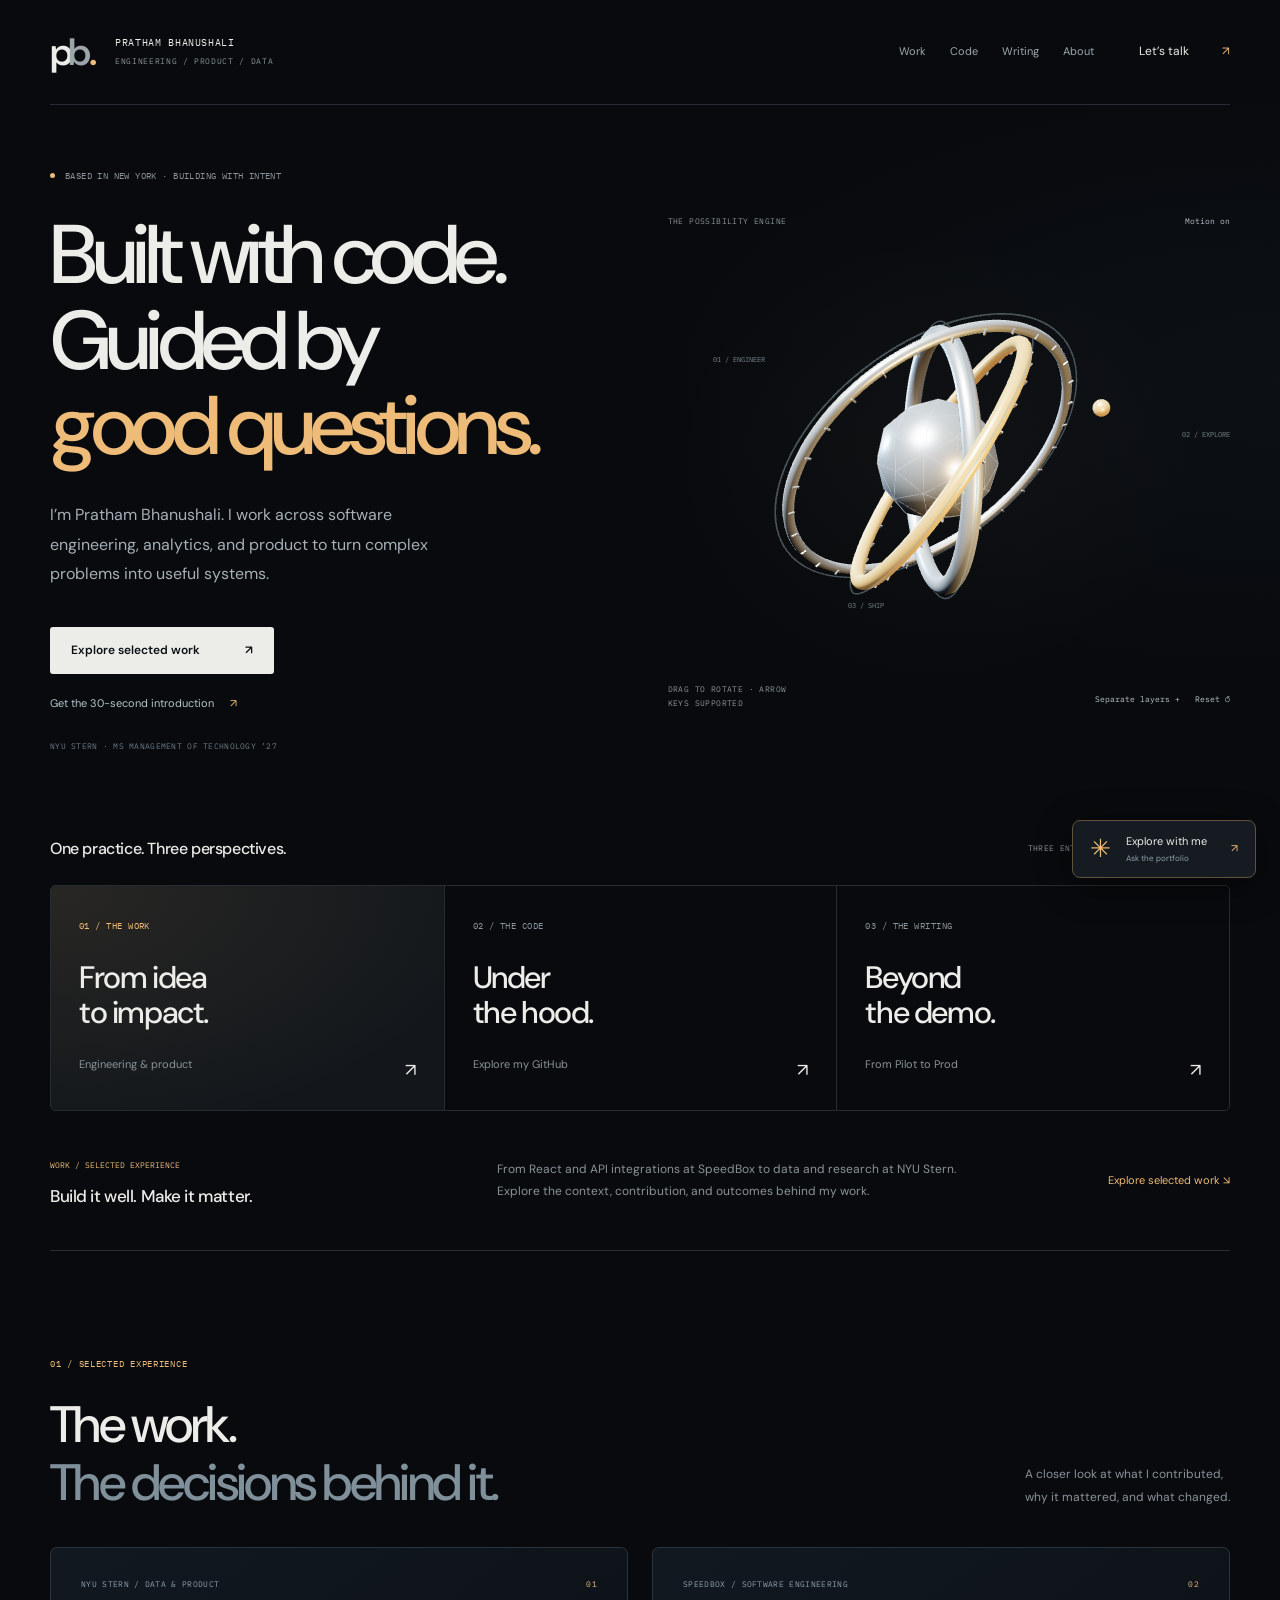
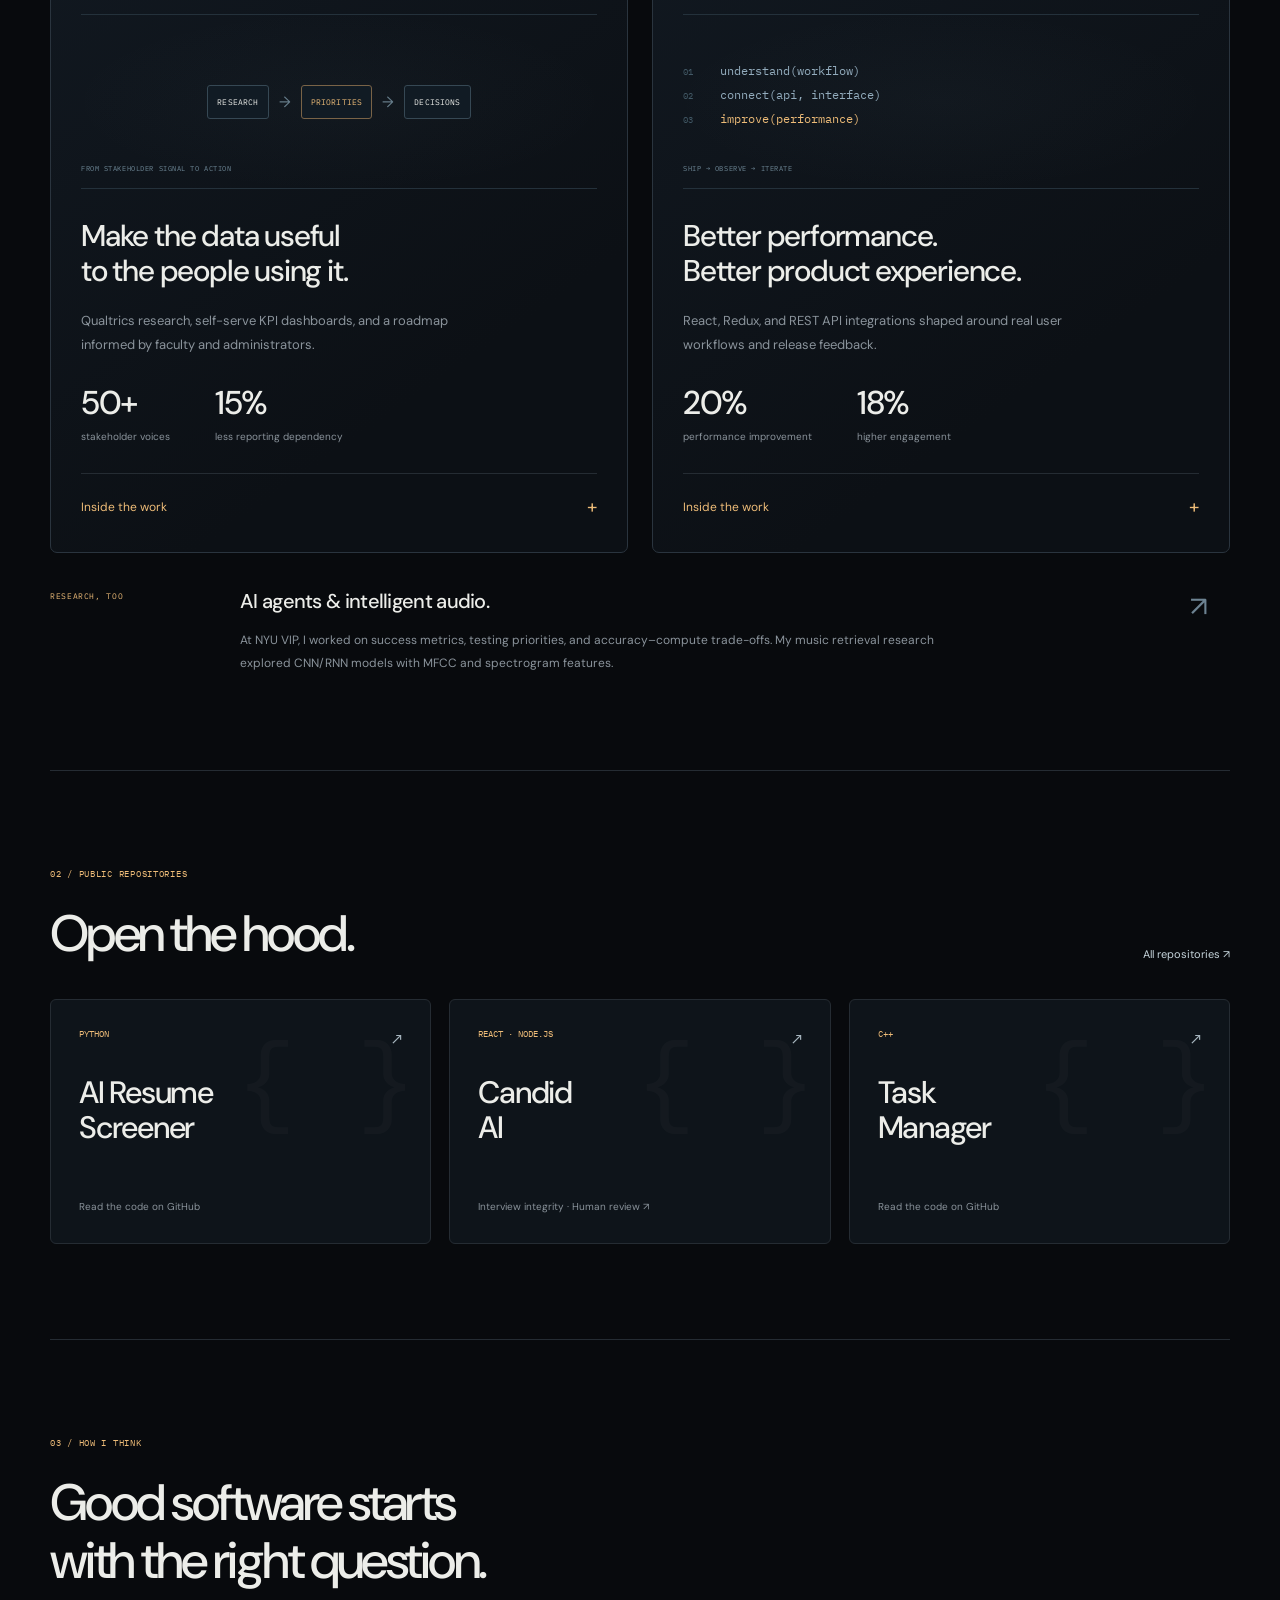
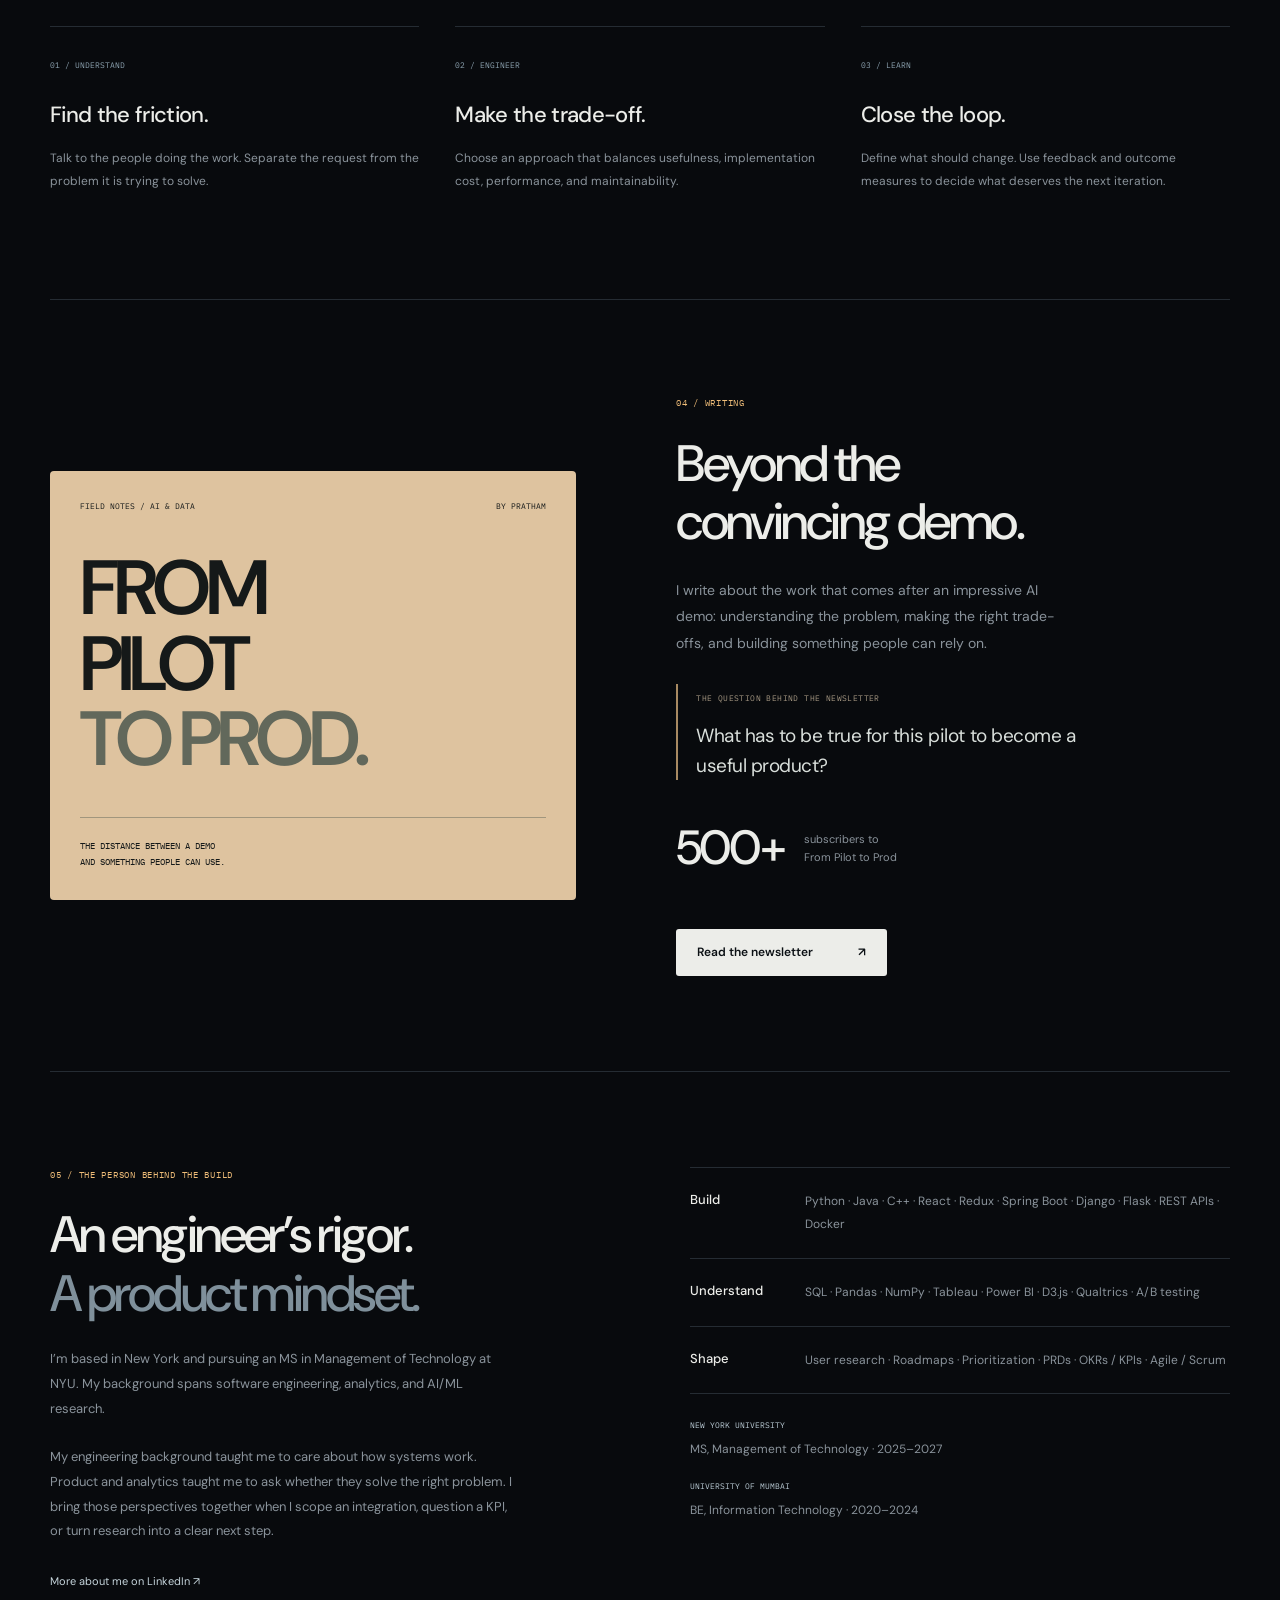
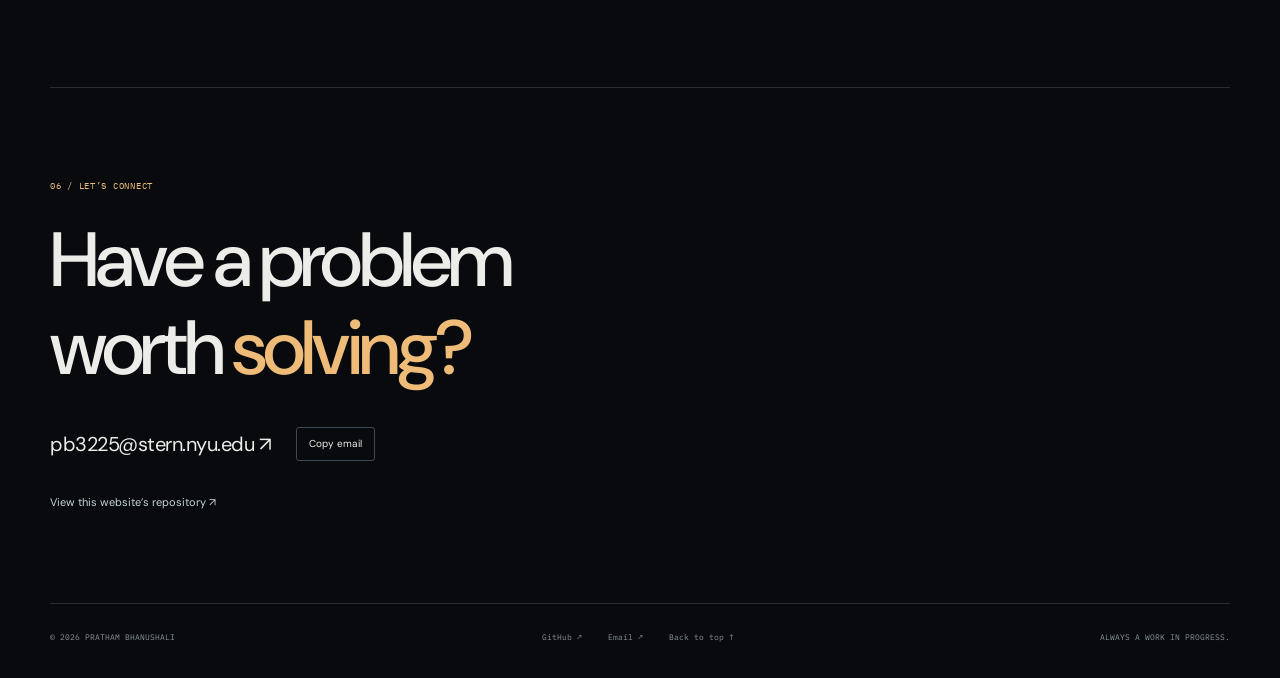
==== commit 0eada6c0: "Feature CandidAI instead of C++ Chatbot" ====
--- a/index.html
+++ b/index.html
@@ -6,7 +6,7 @@
 <article class="evidence-card"><div class="evidence-top"><span>SPEEDBOX / SOFTWARE ENGINEERING</span><span>02</span></div><div class="evidence-graphic engineering-graphic" aria-hidden="true"><div class="code-line"><span>01</span> understand(workflow)</div><div class="code-line"><span>02</span> connect(api, interface)</div><div class="code-line highlight"><span>03</span> improve(performance)</div><div class="graphic-caption">SHIP → OBSERVE → ITERATE</div></div><h3>Better performance.<br>Better product experience.</h3><p>React, Redux, and REST API integrations shaped around real user workflows and release feedback.</p><div class="outcomes"><div><strong>20%</strong><span>performance improvement</span></div><div><strong>18%</strong><span>higher engagement</span></div></div><details><summary>Inside the work <span>+</span></summary><div class="case-body"><h4>The problem</h4><p>Balance API integration, performance bottlenecks, and new features without losing sight of the user journey.</p><h4>My contribution</h4><p>Gathered requirements, scoped integrations, shipped responsive React components, and used modular Redux state management to support maintainability.</p><h4>The decision</h4><p>Prioritize bottlenecks using workflow analysis and engagement data, then iterate using user feedback and cross-platform testing. Data retrieval efficiency also improved by 15%.</p></div></details></article></div>
 <div class="research-strip"><span class="kicker">RESEARCH, TOO</span><div><h3>AI agents &amp; intelligent audio.</h3><p>At NYU VIP, I worked on success metrics, testing priorities, and accuracy–compute trade-offs. My music retrieval research explored CNN/RNN models with MFCC and spectrogram features.</p></div><span class="research-mark" aria-hidden="true">↗</span></div>
 </section>
-<section id="code" class="content-section" aria-labelledby="code-title"><div class="section-heading"><div><span class="kicker">02 / PUBLIC REPOSITORIES</span><h2 id="code-title">Open the hood.</h2></div><a class="quiet-link" href="https://github.com/pratham2888" target="_blank" rel="noopener">All repositories ↗</a></div><div class="repo-grid"><a class="repo-card" href="https://github.com/pratham2888/AI-Resume-Screener" target="_blank" rel="noopener"><span class="repo-language">PYTHON <i>↗</i></span><h3>AI Resume<br>Screener</h3><span class="repo-action">Read the code on GitHub</span></a><a class="repo-card" href="https://github.com/pratham2888/C-Chatbot" target="_blank" rel="noopener"><span class="repo-language">C++ <i>↗</i></span><h3>C++<br>Chatbot</h3><span class="repo-action">Read the code on GitHub</span></a><a class="repo-card" href="https://github.com/pratham2888/Task-Manage-cpp" target="_blank" rel="noopener"><span class="repo-language">C++ <i>↗</i></span><h3>Task<br>Manager</h3><span class="repo-action">Read the code on GitHub</span></a></div></section>
+<section id="code" class="content-section" aria-labelledby="code-title"><div class="section-heading"><div><span class="kicker">02 / PUBLIC REPOSITORIES</span><h2 id="code-title">Open the hood.</h2></div><a class="quiet-link" href="https://github.com/pratham2888" target="_blank" rel="noopener">All repositories ↗</a></div><div class="repo-grid"><a class="repo-card" href="https://github.com/pratham2888/AI-Resume-Screener" target="_blank" rel="noopener"><span class="repo-language">PYTHON <i>↗</i></span><h3>AI Resume<br>Screener</h3><span class="repo-action">Read the code on GitHub</span></a><a class="repo-card" href="https://github.com/pratham2888/CandidAI" target="_blank" rel="noopener"><span class="repo-language">REACT · NODE.JS <i>↗</i></span><h3>Candid<br>AI</h3><span class="repo-action">Interview integrity · Human review ↗</span></a><a class="repo-card" href="https://github.com/pratham2888/Task-Manage-cpp" target="_blank" rel="noopener"><span class="repo-language">C++ <i>↗</i></span><h3>Task<br>Manager</h3><span class="repo-action">Read the code on GitHub</span></a></div></section>
 <section id="approach" class="content-section approach"><div class="section-heading"><div><span class="kicker">03 / HOW I THINK</span><h2>Good software starts<br>with the right question.</h2></div></div><div class="approach-grid"><div><span>01 / UNDERSTAND</span><h3>Find the friction.</h3><p>Talk to the people doing the work. Separate the request from the problem it is trying to solve.</p></div><div><span>02 / ENGINEER</span><h3>Make the trade-off.</h3><p>Choose an approach that balances usefulness, implementation cost, performance, and maintainability.</p></div><div><span>03 / LEARN</span><h3>Close the loop.</h3><p>Define what should change. Use feedback and outcome measures to decide what deserves the next iteration.</p></div></div></section>
 <section id="writing" class="content-section writing-section" aria-labelledby="writing-title"><div class="publication"><div class="publication-top"><span>FIELD NOTES / AI &amp; DATA</span><span>BY PRATHAM</span></div><h2>FROM<br>PILOT<br><em>TO PROD.</em></h2><div class="publication-bottom">THE DISTANCE BETWEEN A DEMO<br>AND SOMETHING PEOPLE CAN USE.</div></div><div class="writing-copy"><span class="kicker">04 / WRITING</span><h2 id="writing-title">Beyond the<br>convincing demo.</h2><p>I write about the work that comes after an impressive AI demo: understanding the problem, making the right trade-offs, and building something people can rely on.</p><div class="editorial-note"><span>THE QUESTION BEHIND THE NEWSLETTER</span><p>What has to be true for this pilot to become a useful product?</p></div><div class="readership"><strong>500+</strong><span>subscribers to<br>From Pilot to Prod</span></div><a class="primary" href="https://www.linkedin.com/newsletters/from-pilot-to-prod-7448904844536582144" target="_blank" rel="noopener">Read the newsletter <span>↗</span></a></div></section>
 <section id="about" class="content-section about-section"><div><span class="kicker">05 / THE PERSON BEHIND THE BUILD</span><h2>An engineer’s rigor.<br><em>A product mindset.</em></h2><p>I’m based in New York and pursuing an MS in Management of Technology at NYU. My background spans software engineering, analytics, and AI/ML research.</p><p>My engineering background taught me to care about how systems work. Product and analytics taught me to ask whether they solve the right problem. I bring those perspectives together when I scope an integration, question a KPI, or turn research into a clear next step.</p><a class="quiet-link" href="https://www.linkedin.com/in/pratham96328" target="_blank" rel="noopener">More about me on LinkedIn ↗</a></div><div class="toolkit"><div><h3>Build</h3><p>Python · Java · C++ · React · Redux · Spring Boot · Django · Flask · REST APIs · Docker</p></div><div><h3>Understand</h3><p>SQL · Pandas · NumPy · Tableau · Power BI · D3.js · Qualtrics · A/B testing</p></div><div><h3>Shape</h3><p>User research · Roadmaps · Prioritization · PRDs · OKRs / KPIs · Agile / Scrum</p></div><div class="education-note"><span>NEW YORK UNIVERSITY</span><p>MS, Management of Technology · 2025–2027</p><span>UNIVERSITY OF MUMBAI</span><p>BE, Information Technology · 2020–2024</p></div></div></section>
